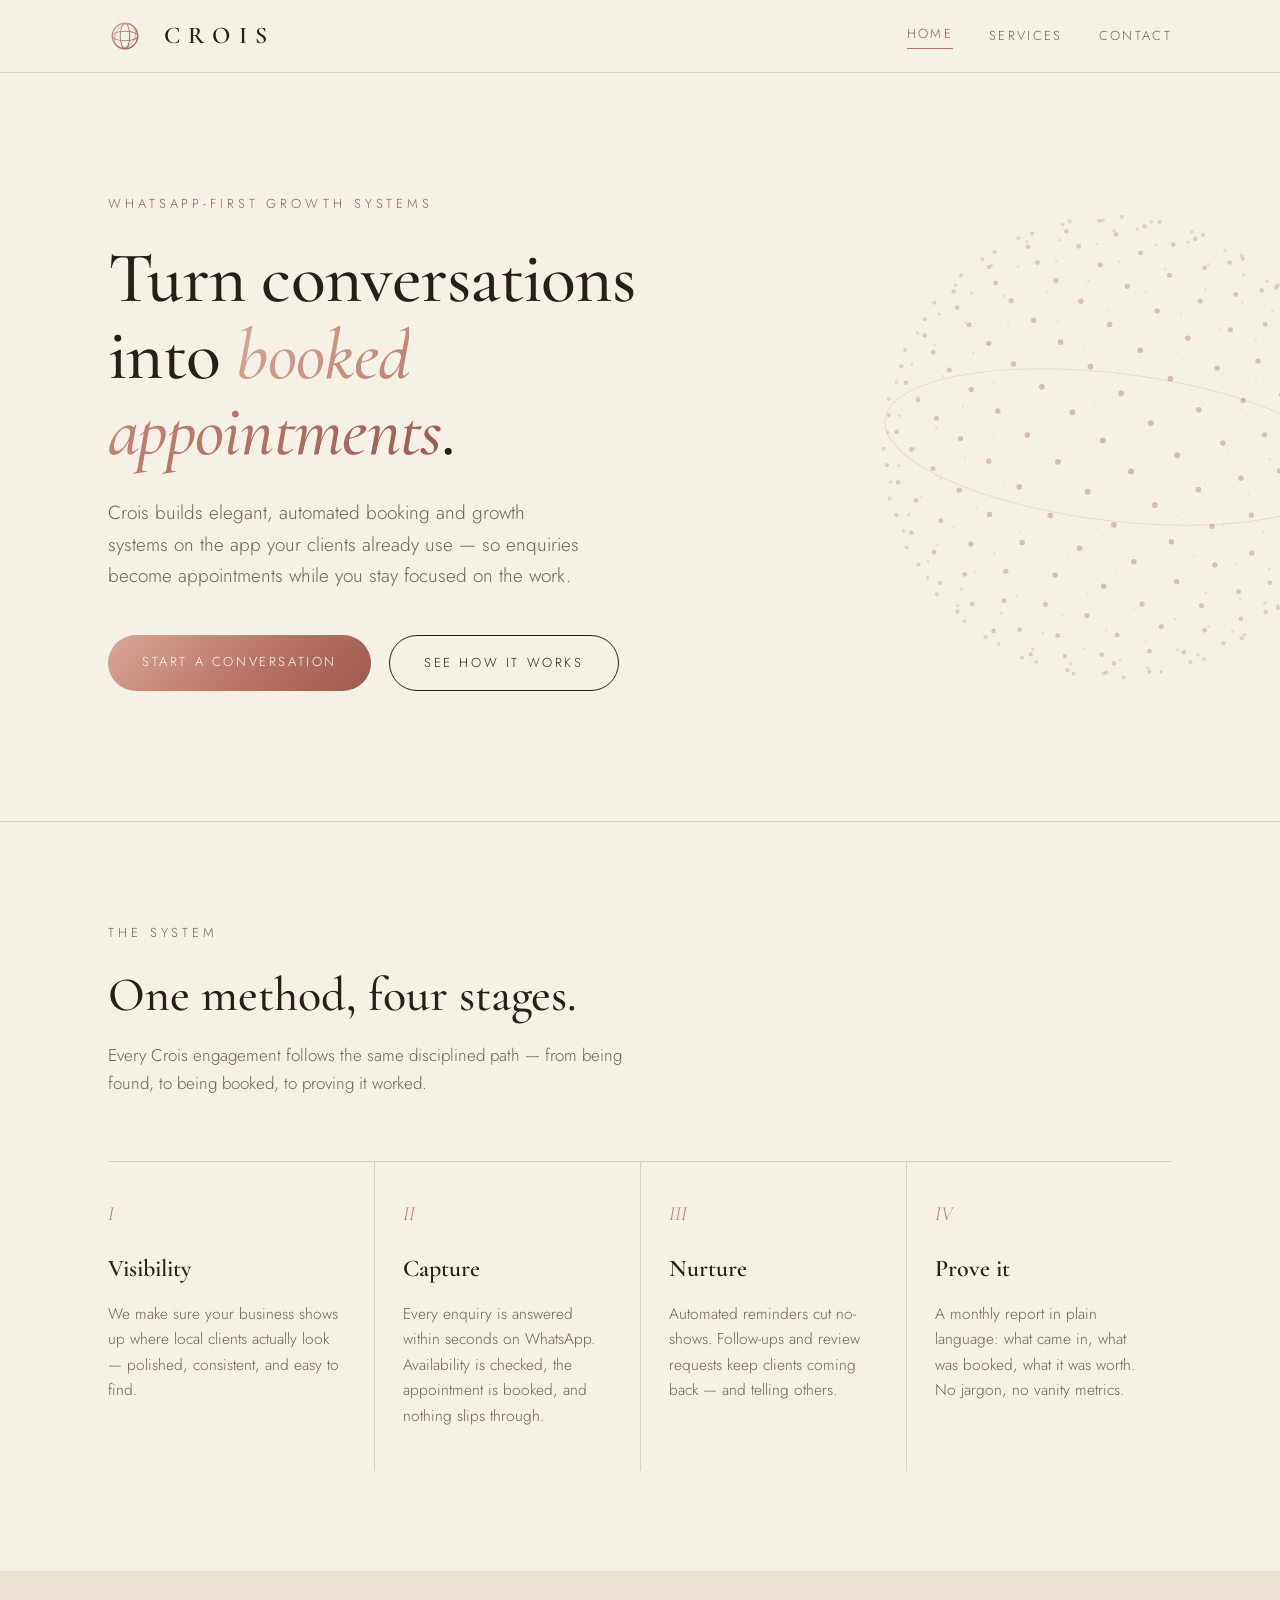
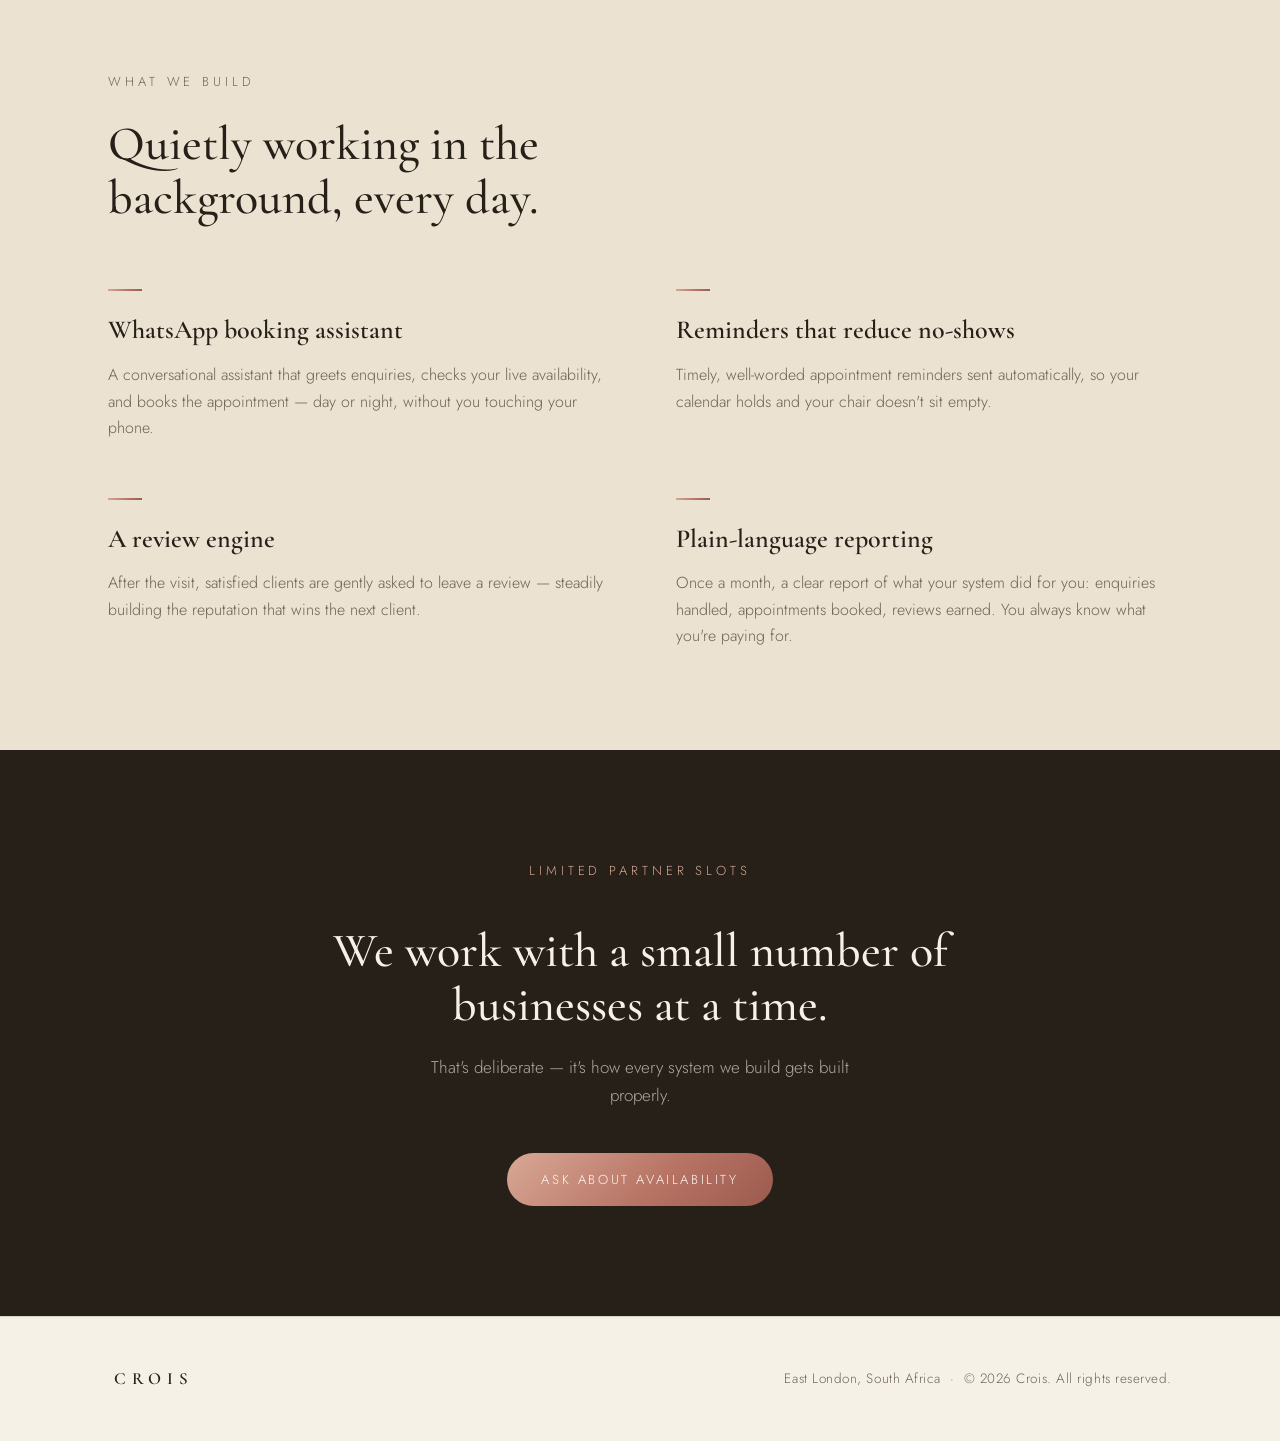
==== index.html @ 83d69967 "Add files via upload" ====
<!DOCTYPE html>
<html lang="en">
<head>
  <meta charset="UTF-8" />
  <meta name="viewport" content="width=device-width, initial-scale=1.0" />
  <title>Crois — WhatsApp-first growth systems for local businesses</title>
  <meta name="description" content="Crois builds WhatsApp-first booking and growth systems for salons, gyms and practices in South Africa. Enquiries become appointments, automatically." />
  <link rel="preconnect" href="https://fonts.googleapis.com" />
  <link rel="preconnect" href="https://fonts.gstatic.com" crossorigin />
  <link href="https://fonts.googleapis.com/css2?family=Cormorant+Garamond:ital,wght@0,500;0,600;1,500&family=Jost:wght@300;400;500&display=swap" rel="stylesheet" />
  <link rel="stylesheet" href="style.css" />
</head>
<body>

  <nav class="nav">
    <div class="wrap nav-inner">
      <a class="brand" href="index.html" aria-label="Crois home">
        <!-- Logo mark: geometric sphere -->
        <svg width="34" height="34" viewBox="0 0 40 40" fill="none" xmlns="http://www.w3.org/2000/svg" aria-hidden="true">
          <defs>
            <linearGradient id="rg" x1="6" y1="4" x2="34" y2="36" gradientUnits="userSpaceOnUse">
              <stop stop-color="#D9A896"/>
              <stop offset="0.55" stop-color="#B87566"/>
              <stop offset="1" stop-color="#9C5A4E"/>
            </linearGradient>
          </defs>
          <circle cx="20" cy="20" r="15" stroke="url(#rg)" stroke-width="1.6"/>
          <ellipse cx="20" cy="20" rx="15" ry="5.6" stroke="url(#rg)" stroke-width="1.2"/>
          <ellipse cx="20" cy="20" rx="5.6" ry="15" stroke="url(#rg)" stroke-width="1.2"/>
          <ellipse cx="20" cy="20" rx="11.5" ry="15" transform="rotate(28 20 20)" stroke="url(#rg)" stroke-width="0.9" opacity="0.65"/>
        </svg>
        <span class="wordmark">Crois</span>
      </a>
      <div class="nav-links">
        <a href="index.html" class="active">Home</a>
        <a href="services.html">Services</a>
        <a href="contact.html">Contact</a>
      </div>
    </div>
  </nav>

  <header class="hero">
    <canvas id="sphere-canvas" aria-hidden="true"></canvas>
    <div class="wrap">
      <div class="hero-inner">
        <p class="eyebrow">WhatsApp-first growth systems</p>
        <h1>Turn conversations into <em>booked appointments</em>.</h1>
        <p class="lede">Crois builds elegant, automated booking and growth systems on the app your clients already use — so enquiries become appointments while you stay focused on the work.</p>
        <div class="btn-row">
          <a class="btn btn-primary" href="contact.html">Start a conversation</a>
          <a class="btn btn-ghost" href="services.html">See how it works</a>
        </div>
      </div>
    </div>
  </header>

  <section>
    <div class="wrap">
      <div class="section-head reveal">
        <p class="eyebrow">The system</p>
        <h2>One method, four stages.</h2>
        <p>Every Crois engagement follows the same disciplined path — from being found, to being booked, to proving it worked.</p>
      </div>
      <div class="stages">
        <div class="stage reveal">
          <span class="stage-num">I</span>
          <h3>Visibility</h3>
          <p>We make sure your business shows up where local clients actually look — polished, consistent, and easy to find.</p>
        </div>
        <div class="stage reveal">
          <span class="stage-num">II</span>
          <h3>Capture</h3>
          <p>Every enquiry is answered within seconds on WhatsApp. Availability is checked, the appointment is booked, and nothing slips through.</p>
        </div>
        <div class="stage reveal">
          <span class="stage-num">III</span>
          <h3>Nurture</h3>
          <p>Automated reminders cut no-shows. Follow-ups and review requests keep clients coming back — and telling others.</p>
        </div>
        <div class="stage reveal">
          <span class="stage-num">IV</span>
          <h3>Prove it</h3>
          <p>A monthly report in plain language: what came in, what was booked, what it was worth. No jargon, no vanity metrics.</p>
        </div>
      </div>
    </div>
  </section>

  <section class="section-deep">
    <div class="wrap">
      <div class="section-head reveal">
        <p class="eyebrow">What we build</p>
        <h2>Quietly working in the background, every day.</h2>
      </div>
      <div class="features">
        <div class="feature reveal">
          <h3>WhatsApp booking assistant</h3>
          <p>A conversational assistant that greets enquiries, checks your live availability, and books the appointment — day or night, without you touching your phone.</p>
        </div>
        <div class="feature reveal">
          <h3>Reminders that reduce no-shows</h3>
          <p>Timely, well-worded appointment reminders sent automatically, so your calendar holds and your chair doesn't sit empty.</p>
        </div>
        <div class="feature reveal">
          <h3>A review engine</h3>
          <p>After the visit, satisfied clients are gently asked to leave a review — steadily building the reputation that wins the next client.</p>
        </div>
        <div class="feature reveal">
          <h3>Plain-language reporting</h3>
          <p>Once a month, a clear report of what your system did for you: enquiries handled, appointments booked, reviews earned. You always know what you're paying for.</p>
        </div>
      </div>
    </div>
  </section>

  <section class="cta-band">
    <div class="wrap reveal">
      <p class="eyebrow">Limited partner slots</p>
      <h2>We work with a small number of businesses at a time.</h2>
      <p>That's deliberate — it's how every system we build gets built properly.</p>
      <a class="btn btn-primary" href="contact.html">Ask about availability</a>
    </div>
  </section>

  <footer>
    <div class="wrap footer-inner">
      <span class="wordmark">Crois</span>
      <p>East London, South Africa &nbsp;·&nbsp; © 2026 Crois. All rights reserved.</p>
    </div>
  </footer>

  <script src="sphere.js"></script>
</body>
</html>
---- style.css ----
/* ============================================================
   CROIS — shared styles
   Palette: vanilla cream base, rose gold accent, espresso ink
   Type:    Cormorant Garamond (display) + Jost (body/geometric)
   ============================================================ */

:root {
  --cream:       #F6F1E7;
  --cream-deep:  #ECE2D1;
  --ink:         #262019;
  --ink-soft:    #6E6257;
  --rose:        #B87566;
  --rose-deep:   #9C5A4E;
  --rose-light:  #D9A896;
  --line:        rgba(38, 32, 25, 0.14);
  --rose-grad:   linear-gradient(135deg, #D9A896 0%, #B87566 55%, #9C5A4E 100%);

  --font-display: "Cormorant Garamond", Georgia, serif;
  --font-body:    "Jost", "Century Gothic", sans-serif;

  --max-w: 1120px;
}

* { margin: 0; padding: 0; box-sizing: border-box; }

html { scroll-behavior: smooth; }

body {
  background: var(--cream);
  color: var(--ink);
  font-family: var(--font-body);
  font-weight: 300;
  font-size: 17px;
  line-height: 1.65;
  -webkit-font-smoothing: antialiased;
}

::selection { background: var(--rose-light); color: var(--ink); }

.wrap {
  max-width: var(--max-w);
  margin: 0 auto;
  padding: 0 28px;
}

/* ---------- Navigation ---------- */

.nav {
  position: sticky;
  top: 0;
  z-index: 50;
  background: rgba(246, 241, 231, 0.86);
  backdrop-filter: blur(12px);
  border-bottom: 1px solid var(--line);
}

.nav-inner {
  display: flex;
  align-items: center;
  justify-content: space-between;
  height: 72px;
}

.brand {
  display: flex;
  align-items: center;
  gap: 14px;
  text-decoration: none;
  color: var(--ink);
}

.brand svg { display: block; }

.wordmark {
  font-family: var(--font-display);
  font-size: 24px;
  font-weight: 600;
  letter-spacing: 0.34em;
  text-transform: uppercase;
  padding-left: 0.34em; /* optically balance tracking */
}

.nav-links {
  display: flex;
  gap: 36px;
  align-items: center;
}

.nav-links a {
  color: var(--ink-soft);
  text-decoration: none;
  font-size: 13px;
  letter-spacing: 0.18em;
  text-transform: uppercase;
  transition: color 0.25s ease;
}

.nav-links a:hover,
.nav-links a.active { color: var(--rose-deep); }

.nav-links a.active { border-bottom: 1px solid var(--rose); padding-bottom: 3px; }

/* ---------- Hero ---------- */

.hero {
  position: relative;
  overflow: hidden;
  border-bottom: 1px solid var(--line);
}

.hero-inner {
  position: relative;
  z-index: 2;
  padding: 120px 0 130px;
  max-width: 640px;
}

#sphere-canvas {
  position: absolute;
  top: 50%;
  right: -12%;
  transform: translateY(-50%);
  z-index: 1;
  pointer-events: none;
}

.eyebrow {
  font-size: 13px;
  letter-spacing: 0.3em;
  text-transform: uppercase;
  color: var(--rose-deep);
  margin-bottom: 26px;
}

h1 {
  font-family: var(--font-display);
  font-weight: 500;
  font-size: clamp(44px, 6vw, 72px);
  line-height: 1.06;
  letter-spacing: -0.01em;
  margin-bottom: 28px;
}

h1 em {
  font-style: italic;
  background: var(--rose-grad);
  -webkit-background-clip: text;
  background-clip: text;
  color: transparent;
}

.lede {
  font-size: 19px;
  color: var(--ink-soft);
  max-width: 480px;
  margin-bottom: 44px;
}

/* ---------- Buttons ---------- */

.btn-row { display: flex; gap: 18px; flex-wrap: wrap; }

.btn {
  display: inline-block;
  text-decoration: none;
  font-size: 13px;
  letter-spacing: 0.2em;
  text-transform: uppercase;
  padding: 16px 34px;
  border-radius: 999px;
  transition: transform 0.25s ease, box-shadow 0.25s ease, background 0.25s ease;
}

.btn-primary {
  background: var(--rose-grad);
  color: #FDF9F2;
}

.btn-primary:hover {
  transform: translateY(-2px);
  box-shadow: 0 10px 28px rgba(156, 90, 78, 0.28);
}

.btn-ghost {
  border: 1px solid var(--ink);
  color: var(--ink);
}

.btn-ghost:hover { background: var(--ink); color: var(--cream); }

/* ---------- Sections ---------- */

section { padding: 100px 0; }

.section-deep { background: var(--cream-deep); }

.section-head { max-width: 560px; margin-bottom: 64px; }

h2 {
  font-family: var(--font-display);
  font-weight: 500;
  font-size: clamp(34px, 4vw, 48px);
  line-height: 1.12;
  margin: 14px 0 18px;
}

.section-head p { color: var(--ink-soft); }

/* ---------- Growth system stages ---------- */

.stages {
  display: grid;
  grid-template-columns: repeat(4, 1fr);
  gap: 0;
  border-top: 1px solid var(--line);
}

.stage {
  border-left: 1px solid var(--line);
  padding: 36px 28px 42px 28px;
}

.stage:first-child { border-left: none; padding-left: 0; }

.stage-num {
  font-family: var(--font-display);
  font-style: italic;
  font-size: 20px;
  color: var(--rose);
  display: block;
  margin-bottom: 18px;
}

.stage h3 {
  font-family: var(--font-display);
  font-weight: 600;
  font-size: 24px;
  margin-bottom: 12px;
}

.stage p { font-size: 15.5px; color: var(--ink-soft); }

/* ---------- Feature list ---------- */

.features {
  display: grid;
  grid-template-columns: 1fr 1fr;
  gap: 56px 72px;
}

.feature h3 {
  font-family: var(--font-display);
  font-weight: 600;
  font-size: 26px;
  margin-bottom: 10px;
}

.feature h3::before {
  content: "";
  display: block;
  width: 34px;
  height: 2px;
  background: var(--rose-grad);
  margin-bottom: 18px;
}

.feature p { color: var(--ink-soft); font-size: 16px; }

/* ---------- Pricing / offer cards ---------- */

.offers {
  display: grid;
  grid-template-columns: 1fr 1fr;
  gap: 40px;
  align-items: stretch;
}

.offer {
  background: #FDF9F2;
  border: 1px solid var(--line);
  border-radius: 20px;
  padding: 52px 46px;
  display: flex;
  flex-direction: column;
}

.offer.offer-accent { border-top: 4px solid var(--rose); }

.offer-tag {
  font-size: 12px;
  letter-spacing: 0.26em;
  text-transform: uppercase;
  color: var(--rose-deep);
  margin-bottom: 14px;
}

.offer h3 {
  font-family: var(--font-display);
  font-weight: 600;
  font-size: 34px;
  margin-bottom: 8px;
}

.offer .price {
  font-family: var(--font-display);
  font-style: italic;
  font-size: 21px;
  color: var(--ink-soft);
  margin-bottom: 28px;
}

.offer ul { list-style: none; margin-bottom: 36px; flex: 1; }

.offer li {
  padding: 13px 0 13px 30px;
  border-bottom: 1px solid var(--line);
  position: relative;
  font-size: 16px;
  color: var(--ink-soft);
}

.offer li::before {
  content: "";
  position: absolute;
  left: 2px;
  top: 22px;
  width: 12px;
  height: 12px;
  border: 1.5px solid var(--rose);
  border-radius: 50%;
}

.offer li:last-child { border-bottom: none; }

.offer .fit {
  font-size: 14.5px;
  font-style: italic;
  font-family: var(--font-display);
  font-size: 18px;
  color: var(--ink-soft);
  margin-bottom: 30px;
}

/* ---------- CTA band ---------- */

.cta-band {
  background: var(--ink);
  color: var(--cream);
  text-align: center;
  padding: 110px 0;
}

.cta-band h2 { color: var(--cream); max-width: 640px; margin: 14px auto 20px; }

.cta-band p { color: rgba(246, 241, 231, 0.65); max-width: 460px; margin: 0 auto 44px; }

.cta-band .eyebrow { color: var(--rose-light); }

/* ---------- Contact ---------- */

.contact-grid {
  display: grid;
  grid-template-columns: 1fr 1.1fr;
  gap: 80px;
  align-items: start;
}

.contact-info .channel { margin-bottom: 40px; }

.channel .label {
  font-size: 12px;
  letter-spacing: 0.26em;
  text-transform: uppercase;
  color: var(--rose-deep);
  display: block;
  margin-bottom: 8px;
}

.channel a {
  font-family: var(--font-display);
  font-size: 26px;
  font-weight: 500;
  color: var(--ink);
  text-decoration: none;
  border-bottom: 1px solid var(--rose-light);
  transition: border-color 0.25s ease, color 0.25s ease;
}

.channel a:hover { color: var(--rose-deep); border-color: var(--rose-deep); }

form .field { margin-bottom: 26px; }

form label {
  display: block;
  font-size: 12px;
  letter-spacing: 0.24em;
  text-transform: uppercase;
  color: var(--ink-soft);
  margin-bottom: 10px;
}

form input,
form textarea {
  width: 100%;
  background: transparent;
  border: none;
  border-bottom: 1px solid var(--line);
  padding: 10px 2px 14px;
  font-family: var(--font-body);
  font-size: 17px;
  color: var(--ink);
  transition: border-color 0.25s ease;
}

form input:focus,
form textarea:focus {
  outline: none;
  border-bottom-color: var(--rose);
}

form textarea { resize: vertical; min-height: 110px; }

.form-note { font-size: 14px; color: var(--ink-soft); margin: 18px 0 28px; }

/* ---------- Footer ---------- */

footer {
  border-top: 1px solid var(--line);
  padding: 48px 0;
}

.footer-inner {
  display: flex;
  justify-content: space-between;
  align-items: center;
  gap: 20px;
  flex-wrap: wrap;
}

.footer-inner .wordmark { font-size: 17px; }

footer p { font-size: 13.5px; color: var(--ink-soft); letter-spacing: 0.04em; }

/* ---------- Reveal on scroll ---------- */

.reveal {
  opacity: 0;
  transform: translateY(22px);
  transition: opacity 0.7s ease, transform 0.7s ease;
}

.reveal.in { opacity: 1; transform: none; }

/* ---------- Focus visibility ---------- */

a:focus-visible,
button:focus-visible,
input:focus-visible,
textarea:focus-visible {
  outline: 2px solid var(--rose-deep);
  outline-offset: 3px;
}

/* ---------- Reduced motion ---------- */

@media (prefers-reduced-motion: reduce) {
  html { scroll-behavior: auto; }
  .reveal { opacity: 1; transform: none; transition: none; }
  .btn, .channel a, .nav-links a { transition: none; }
}

/* ---------- Responsive ---------- */

@media (max-width: 920px) {
  .stages { grid-template-columns: 1fr 1fr; border-top: none; }
  .stage, .stage:first-child { border-left: none; border-top: 1px solid var(--line); padding-left: 0; padding-right: 20px; }
  .features { grid-template-columns: 1fr; gap: 44px; }
  .offers { grid-template-columns: 1fr; }
  .contact-grid { grid-template-columns: 1fr; gap: 56px; }
  #sphere-canvas { opacity: 0.35; right: -45%; }
}

@media (max-width: 600px) {
  .nav-links { gap: 20px; }
  .nav-links a { font-size: 11.5px; letter-spacing: 0.12em; }
  .wordmark { font-size: 19px; letter-spacing: 0.26em; }
  .hero-inner { padding: 84px 0 96px; }
  section { padding: 72px 0; }
  .stages { grid-template-columns: 1fr; }
  .offer { padding: 40px 30px; }
}
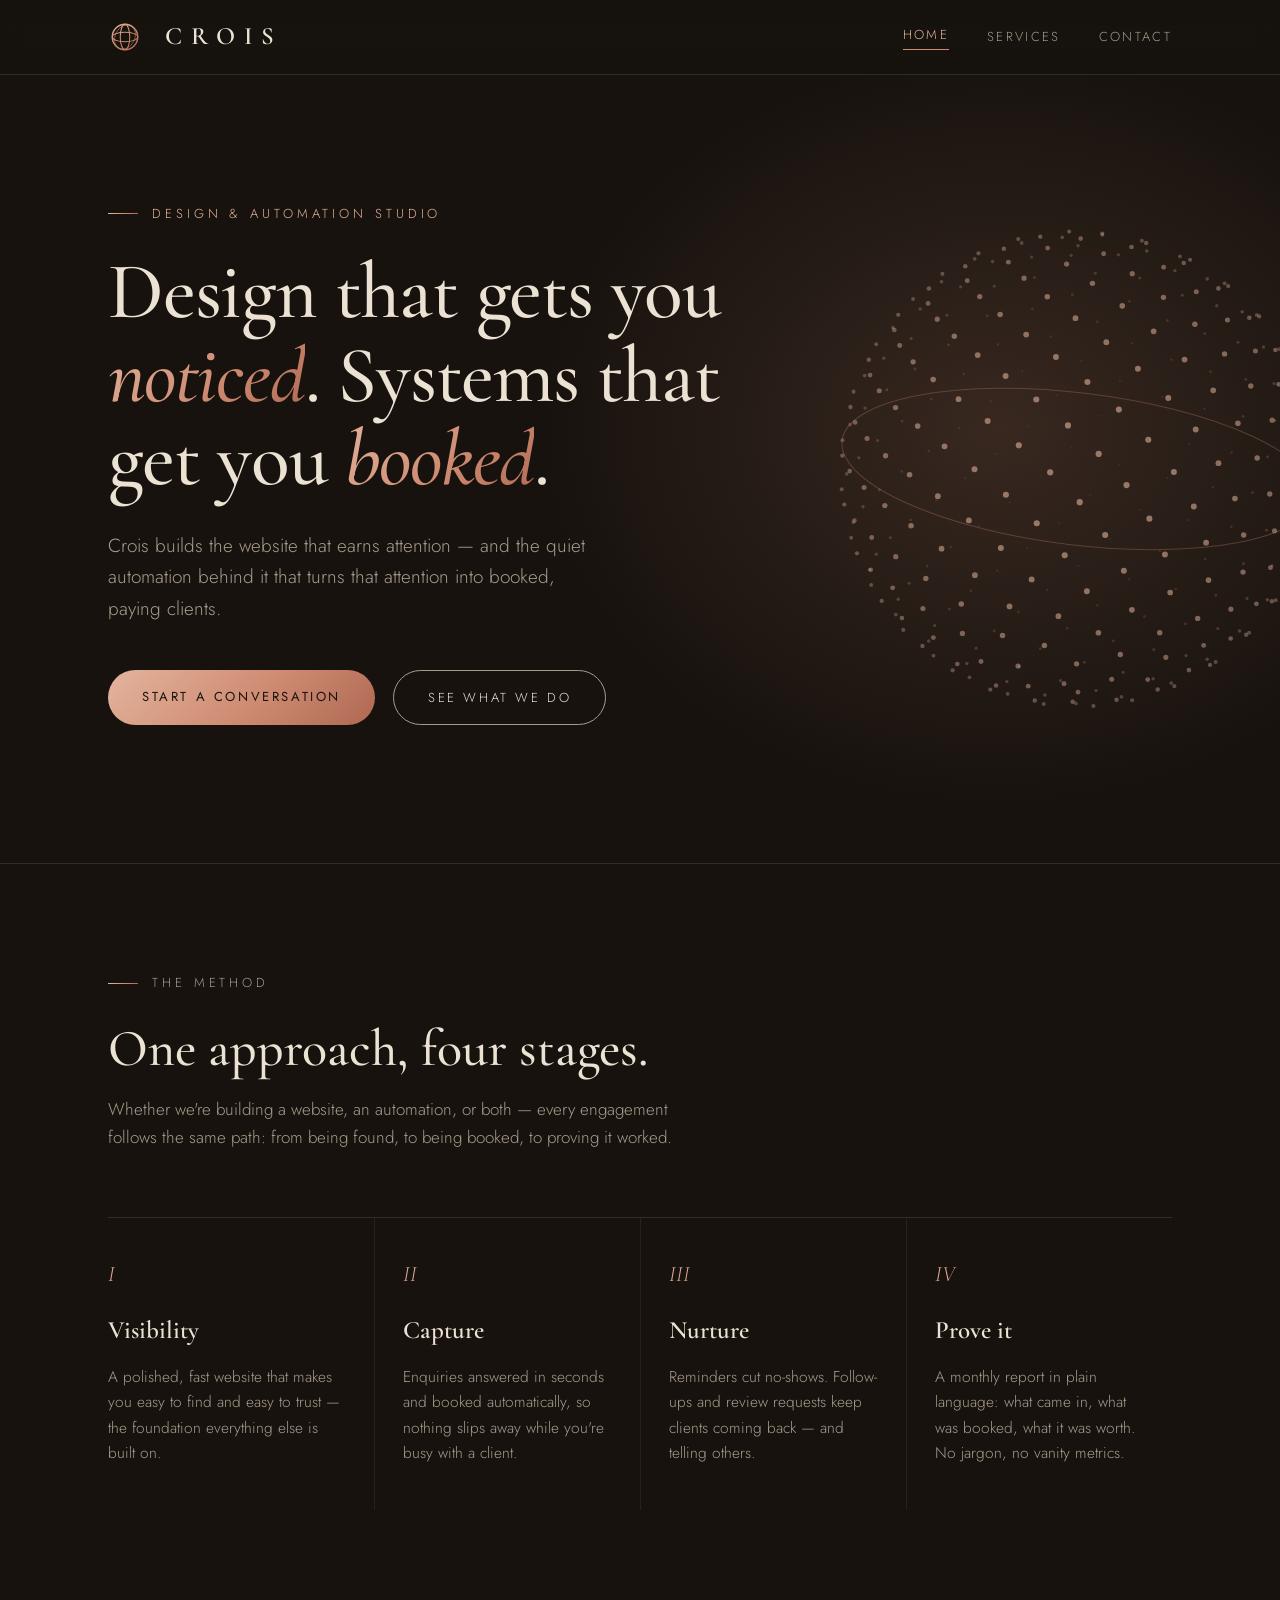
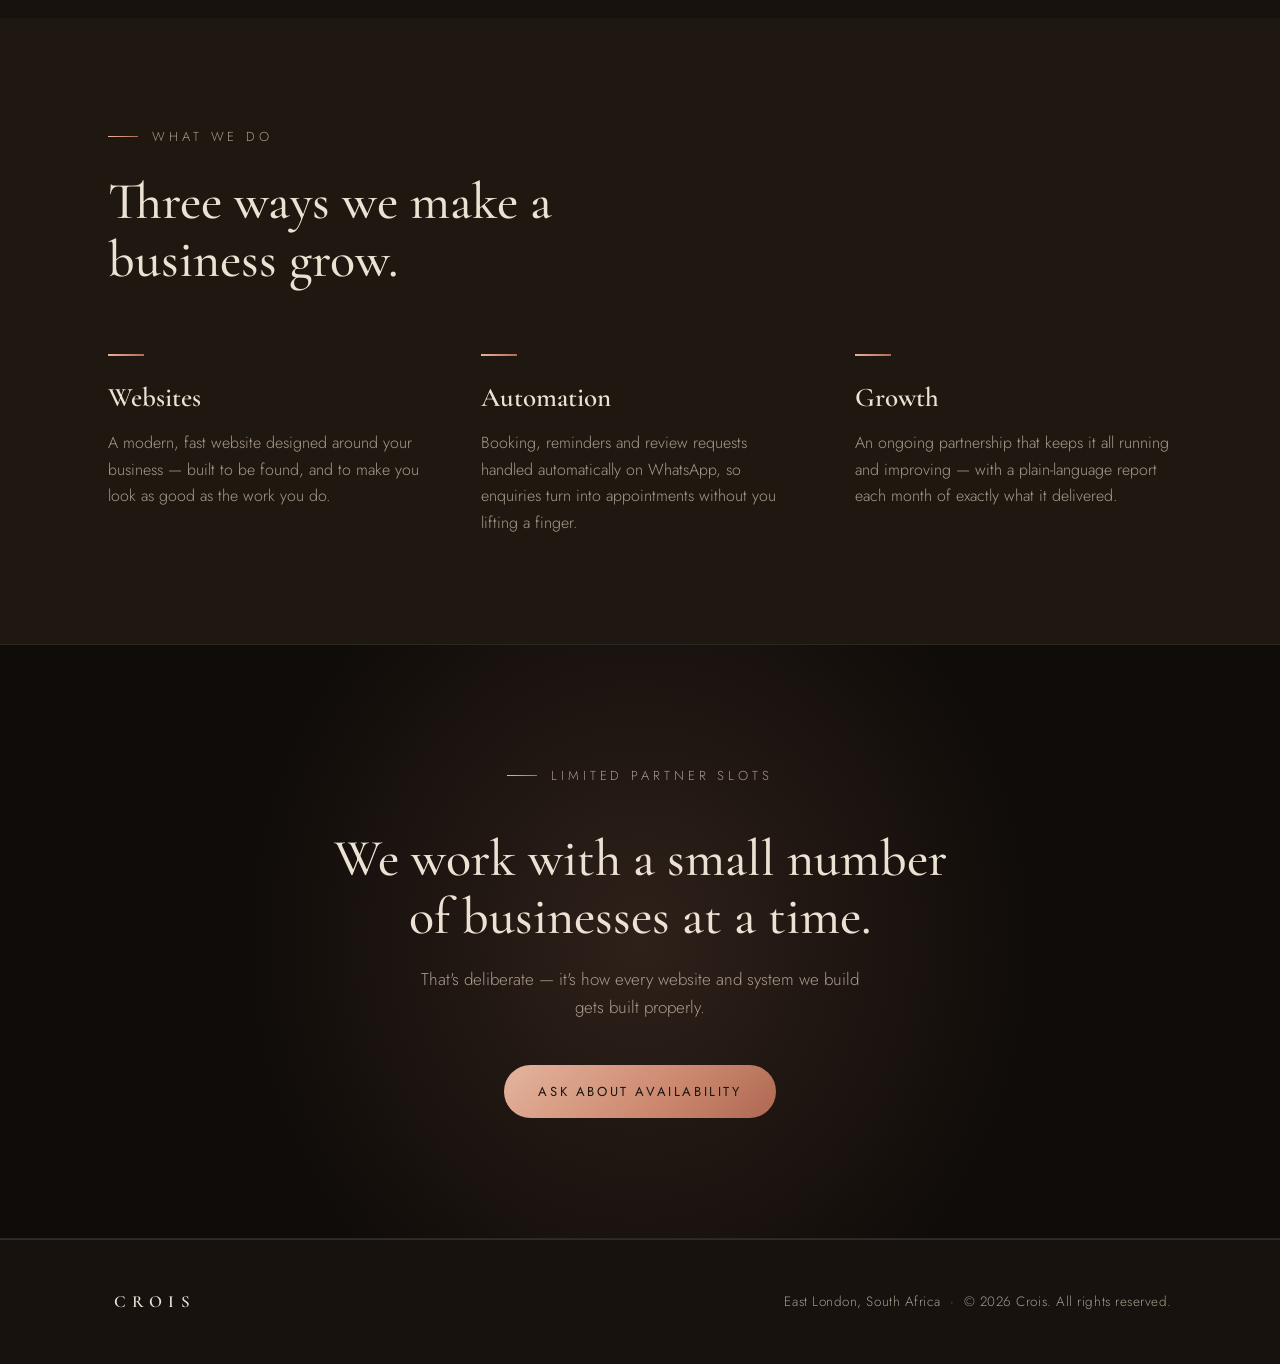
==== commit 271d1aa3: "Add files via upload" ====
--- a/index.html
+++ b/index.html
@@ -3,8 +3,8 @@
 <head>
   <meta charset="UTF-8" />
   <meta name="viewport" content="width=device-width, initial-scale=1.0" />
-  <title>Crois — WhatsApp-first growth systems for local businesses</title>
-  <meta name="description" content="Crois builds WhatsApp-first booking and growth systems for salons, gyms and practices in South Africa. Enquiries become appointments, automatically." />
+  <title>Crois — design &amp; automation studio</title>
+  <meta name="description" content="Crois is a design and automation studio for local businesses in South Africa. We build the website that earns attention, and the systems that turn it into booked clients." />
   <link rel="preconnect" href="https://fonts.googleapis.com" />
   <link rel="preconnect" href="https://fonts.gstatic.com" crossorigin />
   <link href="https://fonts.googleapis.com/css2?family=Cormorant+Garamond:ital,wght@0,500;0,600;1,500&family=Jost:wght@300;400;500&display=swap" rel="stylesheet" />
@@ -15,13 +15,12 @@
   <nav class="nav">
     <div class="wrap nav-inner">
       <a class="brand" href="index.html" aria-label="Crois home">
-        <!-- Logo mark: geometric sphere -->
         <svg width="34" height="34" viewBox="0 0 40 40" fill="none" xmlns="http://www.w3.org/2000/svg" aria-hidden="true">
           <defs>
             <linearGradient id="rg" x1="6" y1="4" x2="34" y2="36" gradientUnits="userSpaceOnUse">
-              <stop stop-color="#D9A896"/>
-              <stop offset="0.55" stop-color="#B87566"/>
-              <stop offset="1" stop-color="#9C5A4E"/>
+              <stop stop-color="#E4B49D"/>
+              <stop offset="0.55" stop-color="#CE8B72"/>
+              <stop offset="1" stop-color="#AF6852"/>
             </linearGradient>
           </defs>
           <circle cx="20" cy="20" r="15" stroke="url(#rg)" stroke-width="1.6"/>
@@ -43,12 +42,12 @@
     <canvas id="sphere-canvas" aria-hidden="true"></canvas>
     <div class="wrap">
       <div class="hero-inner">
-        <p class="eyebrow">WhatsApp-first growth systems</p>
-        <h1>Turn conversations into <em>booked appointments</em>.</h1>
-        <p class="lede">Crois builds elegant, automated booking and growth systems on the app your clients already use — so enquiries become appointments while you stay focused on the work.</p>
+        <p class="eyebrow">Design &amp; automation studio</p>
+        <h1>Design that gets you <em>noticed</em>. Systems that get you <em>booked</em>.</h1>
+        <p class="lede">Crois builds the website that earns attention — and the quiet automation behind it that turns that attention into booked, paying clients.</p>
         <div class="btn-row">
           <a class="btn btn-primary" href="contact.html">Start a conversation</a>
-          <a class="btn btn-ghost" href="services.html">See how it works</a>
+          <a class="btn btn-ghost" href="services.html">See what we do</a>
         </div>
       </div>
     </div>
@@ -57,25 +56,25 @@
   <section>
     <div class="wrap">
       <div class="section-head reveal">
-        <p class="eyebrow">The system</p>
-        <h2>One method, four stages.</h2>
-        <p>Every Crois engagement follows the same disciplined path — from being found, to being booked, to proving it worked.</p>
+        <p class="eyebrow">The method</p>
+        <h2>One approach, four stages.</h2>
+        <p>Whether we're building a website, an automation, or both — every engagement follows the same path: from being found, to being booked, to proving it worked.</p>
       </div>
       <div class="stages">
         <div class="stage reveal">
           <span class="stage-num">I</span>
           <h3>Visibility</h3>
-          <p>We make sure your business shows up where local clients actually look — polished, consistent, and easy to find.</p>
+          <p>A polished, fast website that makes you easy to find and easy to trust — the foundation everything else is built on.</p>
         </div>
         <div class="stage reveal">
           <span class="stage-num">II</span>
           <h3>Capture</h3>
-          <p>Every enquiry is answered within seconds on WhatsApp. Availability is checked, the appointment is booked, and nothing slips through.</p>
+          <p>Enquiries answered in seconds and booked automatically, so nothing slips away while you're busy with a client.</p>
         </div>
         <div class="stage reveal">
           <span class="stage-num">III</span>
           <h3>Nurture</h3>
-          <p>Automated reminders cut no-shows. Follow-ups and review requests keep clients coming back — and telling others.</p>
+          <p>Reminders cut no-shows. Follow-ups and review requests keep clients coming back — and telling others.</p>
         </div>
         <div class="stage reveal">
           <span class="stage-num">IV</span>
@@ -86,28 +85,24 @@
     </div>
   </section>
 
-  <section class="section-deep">
+  <section class="section-alt">
     <div class="wrap">
       <div class="section-head reveal">
-        <p class="eyebrow">What we build</p>
-        <h2>Quietly working in the background, every day.</h2>
+        <p class="eyebrow">What we do</p>
+        <h2>Three ways we make a business grow.</h2>
       </div>
-      <div class="features">
-        <div class="feature reveal">
-          <h3>WhatsApp booking assistant</h3>
-          <p>A conversational assistant that greets enquiries, checks your live availability, and books the appointment — day or night, without you touching your phone.</p>
+      <div class="services-row">
+        <div class="svc reveal">
+          <h3>Websites</h3>
+          <p>A modern, fast website designed around your business — built to be found, and to make you look as good as the work you do.</p>
         </div>
-        <div class="feature reveal">
-          <h3>Reminders that reduce no-shows</h3>
-          <p>Timely, well-worded appointment reminders sent automatically, so your calendar holds and your chair doesn't sit empty.</p>
+        <div class="svc reveal">
+          <h3>Automation</h3>
+          <p>Booking, reminders and review requests handled automatically on WhatsApp, so enquiries turn into appointments without you lifting a finger.</p>
         </div>
-        <div class="feature reveal">
-          <h3>A review engine</h3>
-          <p>After the visit, satisfied clients are gently asked to leave a review — steadily building the reputation that wins the next client.</p>
-        </div>
-        <div class="feature reveal">
-          <h3>Plain-language reporting</h3>
-          <p>Once a month, a clear report of what your system did for you: enquiries handled, appointments booked, reviews earned. You always know what you're paying for.</p>
+        <div class="svc reveal">
+          <h3>Growth</h3>
+          <p>An ongoing partnership that keeps it all running and improving — with a plain-language report each month of exactly what it delivered.</p>
         </div>
       </div>
     </div>
@@ -117,7 +112,7 @@
     <div class="wrap reveal">
       <p class="eyebrow">Limited partner slots</p>
       <h2>We work with a small number of businesses at a time.</h2>
-      <p>That's deliberate — it's how every system we build gets built properly.</p>
+      <p>That's deliberate — it's how every website and system we build gets built properly.</p>
       <a class="btn btn-primary" href="contact.html">Ask about availability</a>
     </div>
   </section>
--- a/style.css
+++ b/style.css
@@ -1,19 +1,22 @@
 /* ============================================================
-   CROIS — shared styles
-   Palette: vanilla cream base, rose gold accent, espresso ink
-   Type:    Cormorant Garamond (display) + Jost (body/geometric)
+   CROIS — design & automation studio
+   Palette: warm espresso-black base, glowing rose gold accent
+   Type:    Cormorant Garamond (display) + Jost (geometric body)
    ============================================================ */
 
 :root {
-  --cream:       #F6F1E7;
-  --cream-deep:  #ECE2D1;
-  --ink:         #262019;
-  --ink-soft:    #6E6257;
-  --rose:        #B87566;
-  --rose-deep:   #9C5A4E;
-  --rose-light:  #D9A896;
-  --line:        rgba(38, 32, 25, 0.14);
-  --rose-grad:   linear-gradient(135deg, #D9A896 0%, #B87566 55%, #9C5A4E 100%);
+  --bg:        #17120E;
+  --bg-alt:    #1E1811;
+  --bg-deep:   #100C09;
+  --panel:     #221B14;
+  --cream:     #ECE2D3;
+  --cream-mut: #A89B8B;
+  --rose:      #CE8B72;
+  --rose-light:#E4B49D;
+  --rose-deep: #AF6852;
+  --line:      rgba(236, 226, 211, 0.12);
+  --line-soft: rgba(236, 226, 211, 0.07);
+  --rose-grad: linear-gradient(135deg, #E4B49D 0%, #CE8B72 55%, #AF6852 100%);
 
   --font-display: "Cormorant Garamond", Georgia, serif;
   --font-body:    "Jost", "Century Gothic", sans-serif;
@@ -26,8 +29,8 @@
 html { scroll-behavior: smooth; }
 
 body {
-  background: var(--cream);
-  color: var(--ink);
+  background: var(--bg);
+  color: var(--cream);
   font-family: var(--font-body);
   font-weight: 300;
   font-size: 17px;
@@ -35,7 +38,7 @@
   -webkit-font-smoothing: antialiased;
 }
 
-::selection { background: var(--rose-light); color: var(--ink); }
+::selection { background: var(--rose-deep); color: var(--cream); }
 
 .wrap {
   max-width: var(--max-w);
@@ -49,8 +52,8 @@
   position: sticky;
   top: 0;
   z-index: 50;
-  background: rgba(246, 241, 231, 0.86);
-  backdrop-filter: blur(12px);
+  background: rgba(23, 18, 14, 0.78);
+  backdrop-filter: blur(14px);
   border-bottom: 1px solid var(--line);
 }
 
@@ -58,7 +61,7 @@
   display: flex;
   align-items: center;
   justify-content: space-between;
-  height: 72px;
+  height: 74px;
 }
 
 .brand {
@@ -66,28 +69,28 @@
   align-items: center;
   gap: 14px;
   text-decoration: none;
-  color: var(--ink);
+  color: var(--cream);
 }
 
 .brand svg { display: block; }
 
 .wordmark {
   font-family: var(--font-display);
-  font-size: 24px;
+  font-size: 25px;
   font-weight: 600;
-  letter-spacing: 0.34em;
-  text-transform: uppercase;
-  padding-left: 0.34em; /* optically balance tracking */
+  letter-spacing: 0.36em;
+  text-transform: uppercase;
+  padding-left: 0.36em;
 }
 
 .nav-links {
   display: flex;
-  gap: 36px;
+  gap: 38px;
   align-items: center;
 }
 
 .nav-links a {
-  color: var(--ink-soft);
+  color: var(--cream-mut);
   text-decoration: none;
   font-size: 13px;
   letter-spacing: 0.18em;
@@ -96,7 +99,7 @@
 }
 
 .nav-links a:hover,
-.nav-links a.active { color: var(--rose-deep); }
+.nav-links a.active { color: var(--rose-light); }
 
 .nav-links a.active { border-bottom: 1px solid var(--rose); padding-bottom: 3px; }
 
@@ -108,17 +111,27 @@
   border-bottom: 1px solid var(--line);
 }
 
+/* soft warm glow behind the hero content */
+.hero::before {
+  content: "";
+  position: absolute;
+  inset: 0;
+  background: radial-gradient(60% 80% at 78% 45%, rgba(206, 139, 114, 0.18) 0%, rgba(206, 139, 114, 0) 60%);
+  z-index: 1;
+  pointer-events: none;
+}
+
 .hero-inner {
   position: relative;
   z-index: 2;
-  padding: 120px 0 130px;
-  max-width: 640px;
+  padding: 128px 0 138px;
+  max-width: 660px;
 }
 
 #sphere-canvas {
   position: absolute;
   top: 50%;
-  right: -12%;
+  right: -10%;
   transform: translateY(-50%);
   z-index: 1;
   pointer-events: none;
@@ -128,17 +141,27 @@
   font-size: 13px;
   letter-spacing: 0.3em;
   text-transform: uppercase;
-  color: var(--rose-deep);
+  color: var(--rose-light);
   margin-bottom: 26px;
+  display: flex;
+  align-items: center;
+  gap: 14px;
+}
+
+.eyebrow::before {
+  content: "";
+  width: 30px;
+  height: 1px;
+  background: var(--rose-grad);
 }
 
 h1 {
   font-family: var(--font-display);
   font-weight: 500;
-  font-size: clamp(44px, 6vw, 72px);
-  line-height: 1.06;
-  letter-spacing: -0.01em;
-  margin-bottom: 28px;
+  font-size: clamp(46px, 6.4vw, 80px);
+  line-height: 1.04;
+  letter-spacing: -0.015em;
+  margin-bottom: 30px;
 }
 
 h1 em {
@@ -151,9 +174,9 @@
 
 .lede {
   font-size: 19px;
-  color: var(--ink-soft);
-  max-width: 480px;
-  margin-bottom: 44px;
+  color: var(--cream-mut);
+  max-width: 500px;
+  margin-bottom: 46px;
 }
 
 /* ---------- Buttons ---------- */
@@ -168,45 +191,46 @@
   text-transform: uppercase;
   padding: 16px 34px;
   border-radius: 999px;
-  transition: transform 0.25s ease, box-shadow 0.25s ease, background 0.25s ease;
+  transition: transform 0.25s ease, box-shadow 0.25s ease, background 0.25s ease, color 0.25s ease;
 }
 
 .btn-primary {
   background: var(--rose-grad);
-  color: #FDF9F2;
+  color: #1A1410;
+  font-weight: 400;
 }
 
 .btn-primary:hover {
   transform: translateY(-2px);
-  box-shadow: 0 10px 28px rgba(156, 90, 78, 0.28);
+  box-shadow: 0 12px 34px rgba(206, 139, 114, 0.32);
 }
 
 .btn-ghost {
-  border: 1px solid var(--ink);
-  color: var(--ink);
-}
-
-.btn-ghost:hover { background: var(--ink); color: var(--cream); }
+  border: 1px solid var(--cream-mut);
+  color: var(--cream);
+}
+
+.btn-ghost:hover { background: var(--cream); color: var(--bg); border-color: var(--cream); }
 
 /* ---------- Sections ---------- */
 
-section { padding: 100px 0; }
-
-.section-deep { background: var(--cream-deep); }
-
-.section-head { max-width: 560px; margin-bottom: 64px; }
+section { padding: 108px 0; }
+
+.section-alt { background: var(--bg-alt); }
+
+.section-head { max-width: 580px; margin-bottom: 66px; }
 
 h2 {
   font-family: var(--font-display);
   font-weight: 500;
-  font-size: clamp(34px, 4vw, 48px);
-  line-height: 1.12;
-  margin: 14px 0 18px;
-}
-
-.section-head p { color: var(--ink-soft); }
-
-/* ---------- Growth system stages ---------- */
+  font-size: clamp(36px, 4.2vw, 52px);
+  line-height: 1.1;
+  margin: 16px 0 18px;
+}
+
+.section-head p { color: var(--cream-mut); }
+
+/* ---------- Method stages ---------- */
 
 .stages {
   display: grid;
@@ -216,8 +240,8 @@
 }
 
 .stage {
-  border-left: 1px solid var(--line);
-  padding: 36px 28px 42px 28px;
+  border-left: 1px solid var(--line-soft);
+  padding: 38px 28px 44px 28px;
 }
 
 .stage:first-child { border-left: none; padding-left: 0; }
@@ -225,8 +249,11 @@
 .stage-num {
   font-family: var(--font-display);
   font-style: italic;
-  font-size: 20px;
-  color: var(--rose);
+  font-size: 22px;
+  background: var(--rose-grad);
+  -webkit-background-clip: text;
+  background-clip: text;
+  color: transparent;
   display: block;
   margin-bottom: 18px;
 }
@@ -234,98 +261,106 @@
 .stage h3 {
   font-family: var(--font-display);
   font-weight: 600;
-  font-size: 24px;
+  font-size: 25px;
   margin-bottom: 12px;
 }
 
-.stage p { font-size: 15.5px; color: var(--ink-soft); }
-
-/* ---------- Feature list ---------- */
-
-.features {
+.stage p { font-size: 15.5px; color: var(--cream-mut); }
+
+/* ---------- Service teasers (home) ---------- */
+
+.services-row {
   display: grid;
-  grid-template-columns: 1fr 1fr;
-  gap: 56px 72px;
-}
-
-.feature h3 {
+  grid-template-columns: repeat(3, 1fr);
+  gap: 56px;
+}
+
+.svc h3 {
   font-family: var(--font-display);
   font-weight: 600;
-  font-size: 26px;
+  font-size: 27px;
   margin-bottom: 10px;
 }
 
-.feature h3::before {
+.svc h3::before {
   content: "";
   display: block;
-  width: 34px;
+  width: 36px;
   height: 2px;
   background: var(--rose-grad);
-  margin-bottom: 18px;
-}
-
-.feature p { color: var(--ink-soft); font-size: 16px; }
-
-/* ---------- Pricing / offer cards ---------- */
+  margin-bottom: 20px;
+}
+
+.svc p { color: var(--cream-mut); font-size: 16px; }
+
+/* ---------- Offer cards (services page) ---------- */
 
 .offers {
   display: grid;
-  grid-template-columns: 1fr 1fr;
-  gap: 40px;
+  grid-template-columns: repeat(3, 1fr);
+  gap: 30px;
   align-items: stretch;
 }
 
 .offer {
-  background: #FDF9F2;
+  background: var(--panel);
   border: 1px solid var(--line);
   border-radius: 20px;
-  padding: 52px 46px;
+  padding: 46px 34px;
   display: flex;
   flex-direction: column;
-}
-
-.offer.offer-accent { border-top: 4px solid var(--rose); }
+  transition: transform 0.3s ease, box-shadow 0.3s ease, border-color 0.3s ease;
+}
+
+.offer:hover {
+  transform: translateY(-4px);
+  border-color: rgba(206, 139, 114, 0.5);
+  box-shadow: 0 18px 44px rgba(0, 0, 0, 0.35);
+}
+
+.offer.offer-accent { border-top: 3px solid var(--rose); }
 
 .offer-tag {
   font-size: 12px;
   letter-spacing: 0.26em;
   text-transform: uppercase;
-  color: var(--rose-deep);
-  margin-bottom: 14px;
+  color: var(--rose-light);
+  margin-bottom: 16px;
 }
 
 .offer h3 {
   font-family: var(--font-display);
   font-weight: 600;
-  font-size: 34px;
+  font-size: 32px;
   margin-bottom: 8px;
 }
 
 .offer .price {
   font-family: var(--font-display);
   font-style: italic;
-  font-size: 21px;
-  color: var(--ink-soft);
+  font-size: 20px;
+  color: var(--cream-mut);
   margin-bottom: 28px;
 }
 
-.offer ul { list-style: none; margin-bottom: 36px; flex: 1; }
+.offer ul { list-style: none; margin-bottom: 32px; flex: 1; }
 
 .offer li {
-  padding: 13px 0 13px 30px;
-  border-bottom: 1px solid var(--line);
+  padding: 12px 0 12px 28px;
+  border-bottom: 1px solid var(--line-soft);
   position: relative;
-  font-size: 16px;
-  color: var(--ink-soft);
+  font-size: 15px;
+  color: var(--cream-mut);
+  line-height: 1.5;
 }
 
 .offer li::before {
   content: "";
   position: absolute;
   left: 2px;
-  top: 22px;
-  width: 12px;
-  height: 12px;
+  top: 20px;
+  width: 11px;
+  height: 11px;
   border: 1.5px solid var(--rose);
   border-radius: 50%;
 }
@@ -333,28 +368,41 @@
 .offer li:last-child { border-bottom: none; }
 
 .offer .fit {
-  font-size: 14.5px;
+  font-family: var(--font-display);
   font-style: italic;
-  font-family: var(--font-display);
   font-size: 18px;
-  color: var(--ink-soft);
+  color: var(--cream);
   margin-bottom: 30px;
+  line-height: 1.4;
 }
 
 /* ---------- CTA band ---------- */
 
 .cta-band {
-  background: var(--ink);
-  color: var(--cream);
+  position: relative;
+  overflow: hidden;
+  background: var(--bg-deep);
   text-align: center;
-  padding: 110px 0;
-}
-
-.cta-band h2 { color: var(--cream); max-width: 640px; margin: 14px auto 20px; }
-
-.cta-band p { color: rgba(246, 241, 231, 0.65); max-width: 460px; margin: 0 auto 44px; }
-
-.cta-band .eyebrow { color: var(--rose-light); }
+  padding: 120px 0;
+  border-top: 1px solid var(--line);
+  border-bottom: 1px solid var(--line);
+}
+
+.cta-band::before {
+  content: "";
+  position: absolute;
+  inset: 0;
+  background: radial-gradient(50% 120% at 50% 50%, rgba(206, 139, 114, 0.16) 0%, rgba(206, 139, 114, 0) 62%);
+  pointer-events: none;
+}
+
+.cta-band .wrap { position: relative; z-index: 2; }
+
+.cta-band h2 { max-width: 660px; margin: 16px auto 20px; }
+
+.cta-band p { color: var(--cream-mut); max-width: 470px; margin: 0 auto 44px; }
+
+.cta-band .eyebrow { justify-content: center; }
 
 /* ---------- Contact ---------- */
 
@@ -371,22 +419,29 @@
   font-size: 12px;
   letter-spacing: 0.26em;
   text-transform: uppercase;
-  color: var(--rose-deep);
+  color: var(--rose-light);
   display: block;
   margin-bottom: 8px;
 }
 
 .channel a {
   font-family: var(--font-display);
-  font-size: 26px;
+  font-size: 27px;
   font-weight: 500;
-  color: var(--ink);
+  color: var(--cream);
   text-decoration: none;
-  border-bottom: 1px solid var(--rose-light);
+  border-bottom: 1px solid var(--rose-deep);
   transition: border-color 0.25s ease, color 0.25s ease;
 }
 
-.channel a:hover { color: var(--rose-deep); border-color: var(--rose-deep); }
+.channel a:hover { color: var(--rose-light); border-color: var(--rose-light); }
+
+.channel .plain {
+  font-family: var(--font-display);
+  font-size: 27px;
+  font-weight: 500;
+  color: var(--cream);
+}
 
 form .field { margin-bottom: 26px; }
 
@@ -395,7 +450,7 @@
   font-size: 12px;
   letter-spacing: 0.24em;
   text-transform: uppercase;
-  color: var(--ink-soft);
+  color: var(--cream-mut);
   margin-bottom: 10px;
 }
 
@@ -408,9 +463,11 @@
   padding: 10px 2px 14px;
   font-family: var(--font-body);
   font-size: 17px;
-  color: var(--ink);
+  color: var(--cream);
   transition: border-color 0.25s ease;
 }
+
+form input::placeholder, form textarea::placeholder { color: rgba(168, 155, 139, 0.55); }
 
 form input:focus,
 form textarea:focus {
@@ -420,7 +477,9 @@
 
 form textarea { resize: vertical; min-height: 110px; }
 
-.form-note { font-size: 14px; color: var(--ink-soft); margin: 18px 0 28px; }
+.form-note { font-size: 14px; color: var(--cream-mut); margin: 18px 0 28px; }
+
+.btn-submit { border: none; cursor: pointer; font-family: var(--font-body); }
 
 /* ---------- Footer ---------- */
 
@@ -437,9 +496,9 @@
   flex-wrap: wrap;
 }
 
-.footer-inner .wordmark { font-size: 17px; }
-
-footer p { font-size: 13.5px; color: var(--ink-soft); letter-spacing: 0.04em; }
+.footer-inner .wordmark { font-size: 17px; color: var(--cream); }
+
+footer p { font-size: 13.5px; color: var(--cream-mut); letter-spacing: 0.04em; }
 
 /* ---------- Reveal on scroll ---------- */
 
@@ -457,7 +516,7 @@
 button:focus-visible,
 input:focus-visible,
 textarea:focus-visible {
-  outline: 2px solid var(--rose-deep);
+  outline: 2px solid var(--rose-light);
   outline-offset: 3px;
 }
 
@@ -466,7 +525,7 @@
 @media (prefers-reduced-motion: reduce) {
   html { scroll-behavior: auto; }
   .reveal { opacity: 1; transform: none; transition: none; }
-  .btn, .channel a, .nav-links a { transition: none; }
+  .btn, .channel a, .nav-links a, .offer { transition: none; }
 }
 
 /* ---------- Responsive ---------- */
@@ -474,18 +533,19 @@
 @media (max-width: 920px) {
   .stages { grid-template-columns: 1fr 1fr; border-top: none; }
   .stage, .stage:first-child { border-left: none; border-top: 1px solid var(--line); padding-left: 0; padding-right: 20px; }
-  .features { grid-template-columns: 1fr; gap: 44px; }
+  .services-row { grid-template-columns: 1fr; gap: 46px; }
   .offers { grid-template-columns: 1fr; }
   .contact-grid { grid-template-columns: 1fr; gap: 56px; }
-  #sphere-canvas { opacity: 0.35; right: -45%; }
+  #sphere-canvas { opacity: 0.55; right: -42%; }
 }
 
 @media (max-width: 600px) {
-  .nav-links { gap: 20px; }
-  .nav-links a { font-size: 11.5px; letter-spacing: 0.12em; }
+  .nav-links { gap: 18px; }
+  .nav-links a { font-size: 11.5px; letter-spacing: 0.1em; }
   .wordmark { font-size: 19px; letter-spacing: 0.26em; }
-  .hero-inner { padding: 84px 0 96px; }
-  section { padding: 72px 0; }
+  .hero-inner { padding: 88px 0 100px; }
+  section { padding: 76px 0; }
   .stages { grid-template-columns: 1fr; }
   .offer { padding: 40px 30px; }
-}
+  .cta-band { padding: 92px 0; }
+}
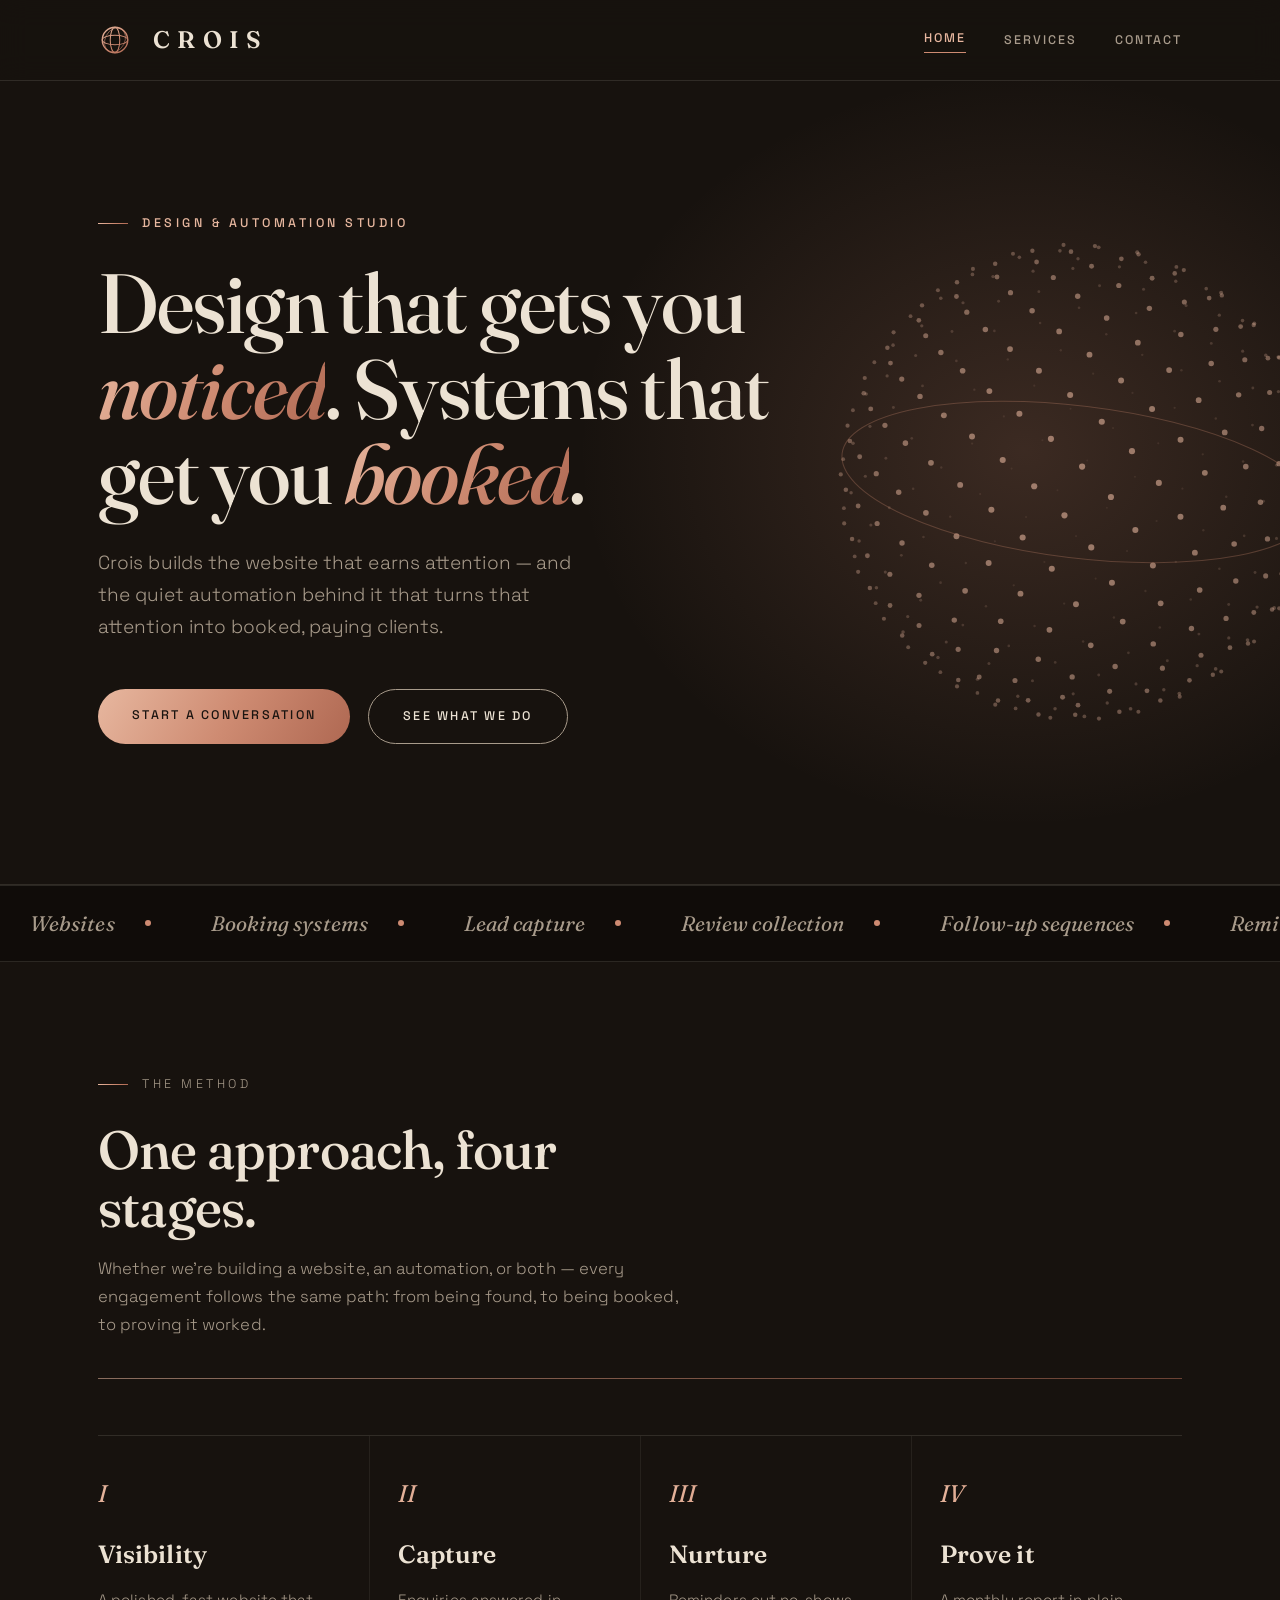
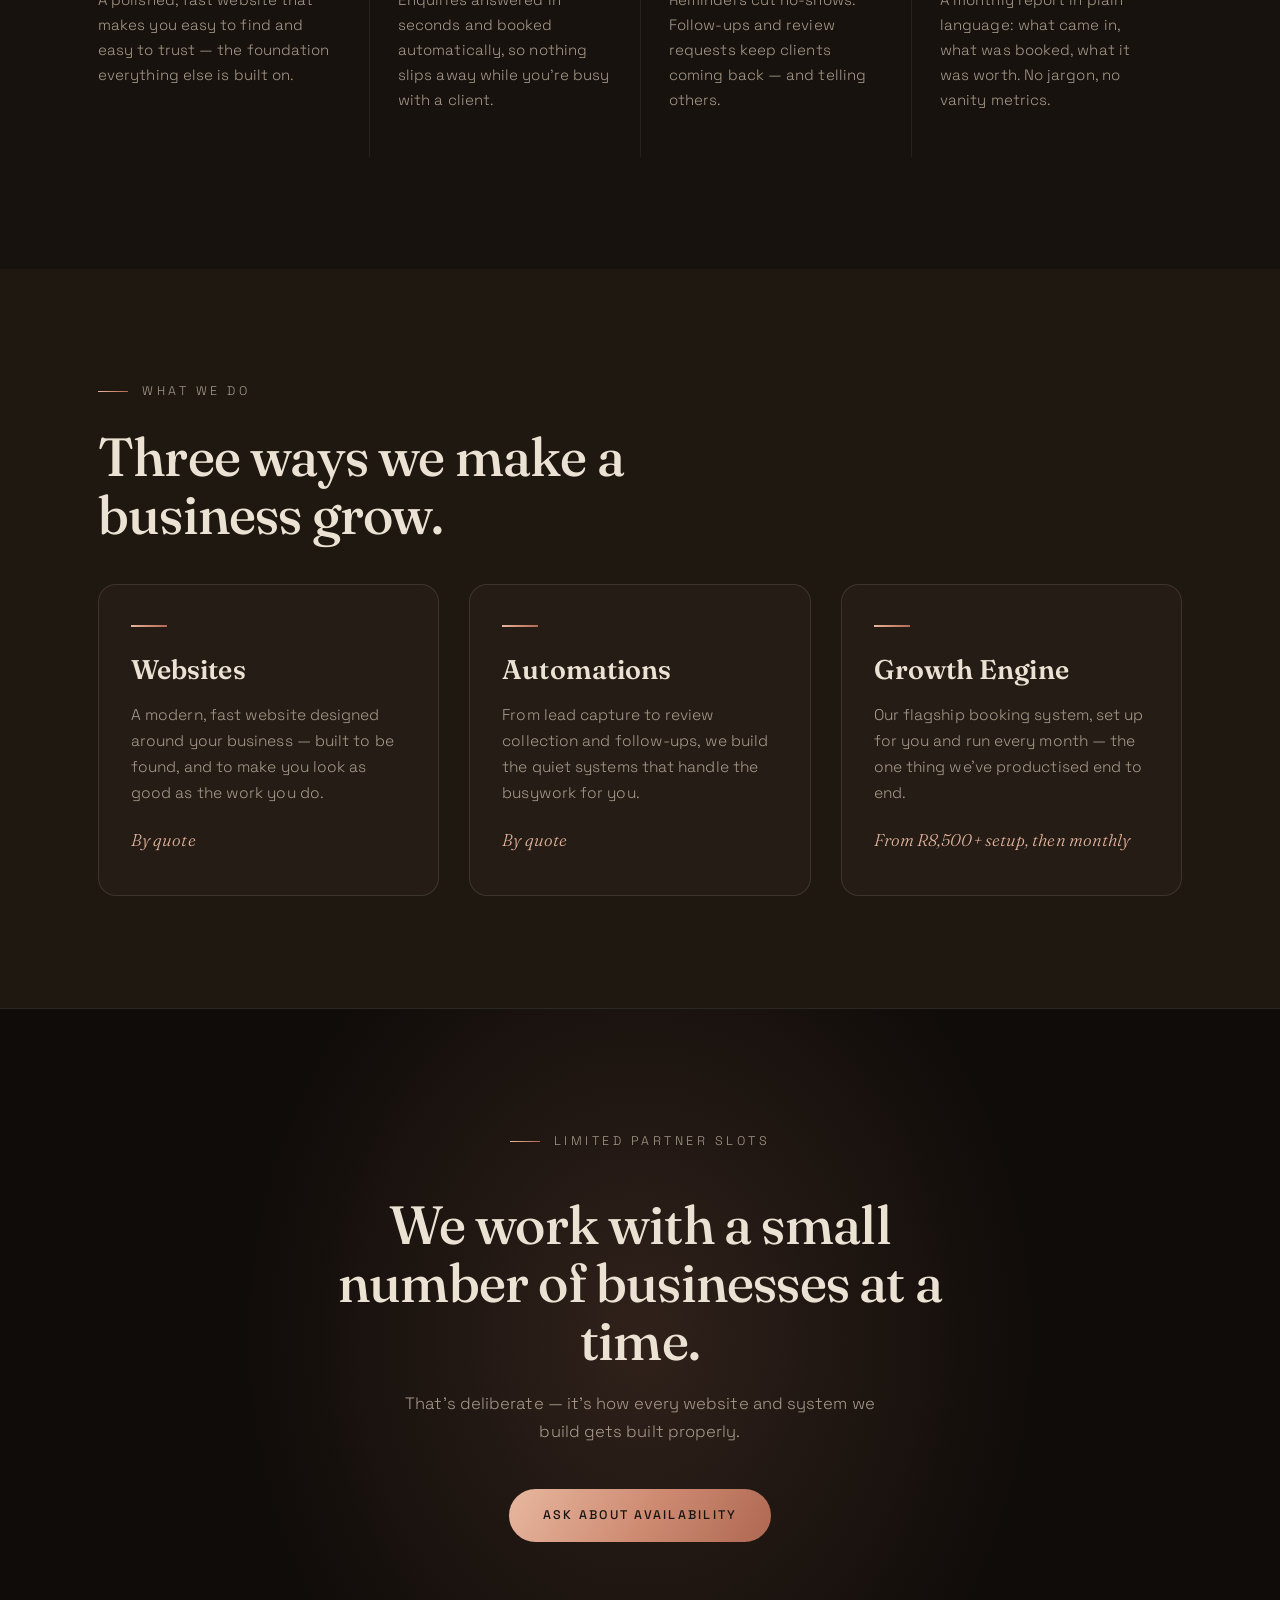
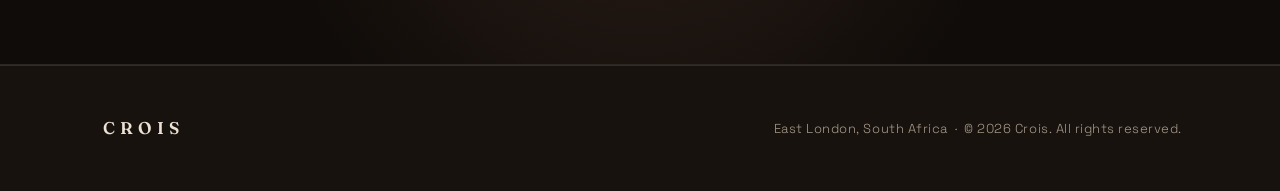
==== commit f632bc27: "Add files via upload" ====
--- a/index.html
+++ b/index.html
@@ -7,7 +7,7 @@
   <meta name="description" content="Crois is a design and automation studio for local businesses in South Africa. We build the website that earns attention, and the systems that turn it into booked clients." />
   <link rel="preconnect" href="https://fonts.googleapis.com" />
   <link rel="preconnect" href="https://fonts.gstatic.com" crossorigin />
-  <link href="https://fonts.googleapis.com/css2?family=Cormorant+Garamond:ital,wght@0,500;0,600;1,500&family=Jost:wght@300;400;500&display=swap" rel="stylesheet" />
+  <link href="https://fonts.googleapis.com/css2?family=Fraunces:ital,opsz,wght@0,9..144,500;0,9..144,600;1,9..144,500;1,9..144,600&family=Space+Grotesk:wght@300;400;500&display=swap" rel="stylesheet" />
   <link rel="stylesheet" href="style.css" />
 </head>
 <body>
@@ -18,9 +18,7 @@
         <svg width="34" height="34" viewBox="0 0 40 40" fill="none" xmlns="http://www.w3.org/2000/svg" aria-hidden="true">
           <defs>
             <linearGradient id="rg" x1="6" y1="4" x2="34" y2="36" gradientUnits="userSpaceOnUse">
-              <stop stop-color="#E4B49D"/>
-              <stop offset="0.55" stop-color="#CE8B72"/>
-              <stop offset="1" stop-color="#AF6852"/>
+              <stop stop-color="#E7B79F"/><stop offset="0.55" stop-color="#CE8B72"/><stop offset="1" stop-color="#AF6852"/>
             </linearGradient>
           </defs>
           <circle cx="20" cy="20" r="15" stroke="url(#rg)" stroke-width="1.6"/>
@@ -53,6 +51,13 @@
     </div>
   </header>
 
+  <div class="marquee" aria-hidden="true">
+    <div class="marquee-track">
+      <span>Websites</span><span>Booking systems</span><span>Lead capture</span><span>Review collection</span><span>Follow-up sequences</span><span>Reminders</span><span>Win-back campaigns</span><span>Invoice nudges</span>
+      <span>Websites</span><span>Booking systems</span><span>Lead capture</span><span>Review collection</span><span>Follow-up sequences</span><span>Reminders</span><span>Win-back campaigns</span><span>Invoice nudges</span>
+    </div>
+  </div>
+
   <section>
     <div class="wrap">
       <div class="section-head reveal">
@@ -60,27 +65,12 @@
         <h2>One approach, four stages.</h2>
         <p>Whether we're building a website, an automation, or both — every engagement follows the same path: from being found, to being booked, to proving it worked.</p>
       </div>
+      <div class="divider"></div>
       <div class="stages">
-        <div class="stage reveal">
-          <span class="stage-num">I</span>
-          <h3>Visibility</h3>
-          <p>A polished, fast website that makes you easy to find and easy to trust — the foundation everything else is built on.</p>
-        </div>
-        <div class="stage reveal">
-          <span class="stage-num">II</span>
-          <h3>Capture</h3>
-          <p>Enquiries answered in seconds and booked automatically, so nothing slips away while you're busy with a client.</p>
-        </div>
-        <div class="stage reveal">
-          <span class="stage-num">III</span>
-          <h3>Nurture</h3>
-          <p>Reminders cut no-shows. Follow-ups and review requests keep clients coming back — and telling others.</p>
-        </div>
-        <div class="stage reveal">
-          <span class="stage-num">IV</span>
-          <h3>Prove it</h3>
-          <p>A monthly report in plain language: what came in, what was booked, what it was worth. No jargon, no vanity metrics.</p>
-        </div>
+        <div class="stage reveal d1"><span class="stage-num">I</span><h3>Visibility</h3><p>A polished, fast website that makes you easy to find and easy to trust — the foundation everything else is built on.</p></div>
+        <div class="stage reveal d2"><span class="stage-num">II</span><h3>Capture</h3><p>Enquiries answered in seconds and booked automatically, so nothing slips away while you're busy with a client.</p></div>
+        <div class="stage reveal d3"><span class="stage-num">III</span><h3>Nurture</h3><p>Reminders cut no-shows. Follow-ups and review requests keep clients coming back — and telling others.</p></div>
+        <div class="stage reveal d4"><span class="stage-num">IV</span><h3>Prove it</h3><p>A monthly report in plain language: what came in, what was booked, what it was worth. No jargon, no vanity metrics.</p></div>
       </div>
     </div>
   </section>
@@ -92,17 +82,20 @@
         <h2>Three ways we make a business grow.</h2>
       </div>
       <div class="services-row">
-        <div class="svc reveal">
+        <div class="svc reveal d1">
           <h3>Websites</h3>
           <p>A modern, fast website designed around your business — built to be found, and to make you look as good as the work you do.</p>
+          <p class="svc-price">By quote</p>
         </div>
-        <div class="svc reveal">
-          <h3>Automation</h3>
-          <p>Booking, reminders and review requests handled automatically on WhatsApp, so enquiries turn into appointments without you lifting a finger.</p>
+        <div class="svc reveal d2">
+          <h3>Automations</h3>
+          <p>From lead capture to review collection and follow-ups, we build the quiet systems that handle the busywork for you.</p>
+          <p class="svc-price">By quote</p>
         </div>
-        <div class="svc reveal">
-          <h3>Growth</h3>
-          <p>An ongoing partnership that keeps it all running and improving — with a plain-language report each month of exactly what it delivered.</p>
+        <div class="svc reveal d3">
+          <h3>Growth Engine</h3>
+          <p>Our flagship booking system, set up for you and run every month — the one thing we've productised end to end.</p>
+          <p class="svc-price">From R8,500+ setup, then monthly</p>
         </div>
       </div>
     </div>
--- a/style.css
+++ b/style.css
@@ -1,27 +1,28 @@
 /* ============================================================
    CROIS — design & automation studio
    Palette: warm espresso-black base, glowing rose gold accent
-   Type:    Cormorant Garamond (display) + Jost (geometric body)
+   Type:    Fraunces (display) + Space Grotesk (body)
    ============================================================ */
 
 :root {
   --bg:        #17120E;
   --bg-alt:    #1E1811;
   --bg-deep:   #100C09;
-  --panel:     #221B14;
+  --panel:     #241C15;
+  --panel-2:   #2B2119;
   --cream:     #ECE2D3;
   --cream-mut: #A89B8B;
   --rose:      #CE8B72;
-  --rose-light:#E4B49D;
+  --rose-light:#E7B79F;
   --rose-deep: #AF6852;
   --line:      rgba(236, 226, 211, 0.12);
   --line-soft: rgba(236, 226, 211, 0.07);
-  --rose-grad: linear-gradient(135deg, #E4B49D 0%, #CE8B72 55%, #AF6852 100%);
-
-  --font-display: "Cormorant Garamond", Georgia, serif;
-  --font-body:    "Jost", "Century Gothic", sans-serif;
-
-  --max-w: 1120px;
+  --rose-grad: linear-gradient(120deg, #E7B79F 0%, #CE8B72 52%, #AF6852 100%);
+
+  --font-display: "Fraunces", Georgia, serif;
+  --font-body:    "Space Grotesk", "Segoe UI", sans-serif;
+
+  --max-w: 1140px;
 }
 
 * { margin: 0; padding: 0; box-sizing: border-box; }
@@ -32,19 +33,17 @@
   background: var(--bg);
   color: var(--cream);
   font-family: var(--font-body);
-  font-weight: 300;
-  font-size: 17px;
-  line-height: 1.65;
+  font-weight: 400;
+  font-size: 16.5px;
+  line-height: 1.68;
+  letter-spacing: 0.005em;
   -webkit-font-smoothing: antialiased;
+  overflow-x: hidden;
 }
 
 ::selection { background: var(--rose-deep); color: var(--cream); }
 
-.wrap {
-  max-width: var(--max-w);
-  margin: 0 auto;
-  padding: 0 28px;
-}
+.wrap { max-width: var(--max-w); margin: 0 auto; padding: 0 28px; }
 
 /* ---------- Navigation ---------- */
 
@@ -52,81 +51,69 @@
   position: sticky;
   top: 0;
   z-index: 50;
-  background: rgba(23, 18, 14, 0.78);
+  background: rgba(23, 18, 14, 0.72);
   backdrop-filter: blur(14px);
   border-bottom: 1px solid var(--line);
+  transition: background 0.3s ease, box-shadow 0.3s ease, border-color 0.3s ease;
+}
+
+.nav.scrolled {
+  background: rgba(20, 15, 11, 0.94);
+  box-shadow: 0 8px 30px rgba(0, 0, 0, 0.34);
 }
 
 .nav-inner {
   display: flex;
   align-items: center;
   justify-content: space-between;
-  height: 74px;
-}
-
-.brand {
-  display: flex;
-  align-items: center;
-  gap: 14px;
-  text-decoration: none;
-  color: var(--cream);
-}
-
-.brand svg { display: block; }
+  height: 80px;
+  transition: height 0.3s ease;
+}
+
+.nav.scrolled .nav-inner { height: 64px; }
+
+.brand { display: flex; align-items: center; gap: 14px; text-decoration: none; color: var(--cream); }
+.brand svg { display: block; transition: transform 0.5s ease; }
+.brand:hover svg { transform: rotate(28deg); }
 
 .wordmark {
   font-family: var(--font-display);
-  font-size: 25px;
+  font-size: 24px;
   font-weight: 600;
-  letter-spacing: 0.36em;
+  letter-spacing: 0.30em;
   text-transform: uppercase;
-  padding-left: 0.36em;
-}
-
-.nav-links {
-  display: flex;
-  gap: 38px;
-  align-items: center;
-}
+  padding-left: 0.30em;
+}
+
+.nav-links { display: flex; gap: 38px; align-items: center; }
 
 .nav-links a {
   color: var(--cream-mut);
   text-decoration: none;
-  font-size: 13px;
-  letter-spacing: 0.18em;
+  font-size: 12.5px;
+  font-weight: 500;
+  letter-spacing: 0.16em;
   text-transform: uppercase;
   transition: color 0.25s ease;
 }
 
-.nav-links a:hover,
-.nav-links a.active { color: var(--rose-light); }
-
+.nav-links a:hover, .nav-links a.active { color: var(--rose-light); }
 .nav-links a.active { border-bottom: 1px solid var(--rose); padding-bottom: 3px; }
 
 /* ---------- Hero ---------- */
 
-.hero {
-  position: relative;
-  overflow: hidden;
-  border-bottom: 1px solid var(--line);
-}
-
-/* soft warm glow behind the hero content */
+.hero { position: relative; overflow: hidden; border-bottom: 1px solid var(--line); }
+
 .hero::before {
   content: "";
   position: absolute;
   inset: 0;
-  background: radial-gradient(60% 80% at 78% 45%, rgba(206, 139, 114, 0.18) 0%, rgba(206, 139, 114, 0) 60%);
+  background: radial-gradient(58% 78% at 80% 46%, rgba(206, 139, 114, 0.20) 0%, rgba(206, 139, 114, 0) 60%);
   z-index: 1;
   pointer-events: none;
 }
 
-.hero-inner {
-  position: relative;
-  z-index: 2;
-  padding: 128px 0 138px;
-  max-width: 660px;
-}
+.hero-inner { position: relative; z-index: 2; padding: 132px 0 140px; max-width: 700px; }
 
 #sphere-canvas {
   position: absolute;
@@ -135,11 +122,13 @@
   transform: translateY(-50%);
   z-index: 1;
   pointer-events: none;
+  will-change: transform;
 }
 
 .eyebrow {
-  font-size: 13px;
-  letter-spacing: 0.3em;
+  font-size: 12.5px;
+  font-weight: 500;
+  letter-spacing: 0.28em;
   text-transform: uppercase;
   color: var(--rose-light);
   margin-bottom: 26px;
@@ -148,36 +137,37 @@
   gap: 14px;
 }
 
-.eyebrow::before {
-  content: "";
-  width: 30px;
-  height: 1px;
-  background: var(--rose-grad);
-}
+.eyebrow::before { content: ""; width: 30px; height: 1px; background: var(--rose-grad); }
 
 h1 {
   font-family: var(--font-display);
   font-weight: 500;
-  font-size: clamp(46px, 6.4vw, 80px);
-  line-height: 1.04;
-  letter-spacing: -0.015em;
+  font-optical-sizing: auto;
+  font-size: clamp(46px, 6.6vw, 84px);
+  line-height: 1.02;
+  letter-spacing: -0.02em;
   margin-bottom: 30px;
 }
 
 h1 em {
   font-style: italic;
+  font-weight: 500;
   background: var(--rose-grad);
   -webkit-background-clip: text;
   background-clip: text;
   color: transparent;
 }
 
-.lede {
-  font-size: 19px;
-  color: var(--cream-mut);
-  max-width: 500px;
-  margin-bottom: 46px;
-}
+.lede { font-size: 19px; font-weight: 300; color: var(--cream-mut); max-width: 510px; margin-bottom: 46px; }
+
+/* Hero staggered load */
+.hero-inner > * { opacity: 0; animation: riseIn 0.85s cubic-bezier(0.2, 0.7, 0.2, 1) forwards; }
+.hero-inner > *:nth-child(1) { animation-delay: 0.05s; }
+.hero-inner > *:nth-child(2) { animation-delay: 0.18s; }
+.hero-inner > *:nth-child(3) { animation-delay: 0.31s; }
+.hero-inner > *:nth-child(4) { animation-delay: 0.44s; }
+
+@keyframes riseIn { from { opacity: 0; transform: translateY(24px); } to { opacity: 1; transform: none; } }
 
 /* ---------- Buttons ---------- */
 
@@ -186,366 +176,299 @@
 .btn {
   display: inline-block;
   text-decoration: none;
-  font-size: 13px;
-  letter-spacing: 0.2em;
+  font-family: var(--font-body);
+  font-size: 12.5px;
+  font-weight: 500;
+  letter-spacing: 0.18em;
   text-transform: uppercase;
   padding: 16px 34px;
   border-radius: 999px;
   transition: transform 0.25s ease, box-shadow 0.25s ease, background 0.25s ease, color 0.25s ease;
 }
 
-.btn-primary {
-  background: var(--rose-grad);
-  color: #1A1410;
-  font-weight: 400;
-}
-
-.btn-primary:hover {
-  transform: translateY(-2px);
-  box-shadow: 0 12px 34px rgba(206, 139, 114, 0.32);
-}
-
-.btn-ghost {
-  border: 1px solid var(--cream-mut);
-  color: var(--cream);
-}
-
+.btn-primary { background: var(--rose-grad); color: #1A1410; }
+.btn-primary:hover { transform: translateY(-2px); box-shadow: 0 12px 34px rgba(206, 139, 114, 0.34); }
+
+.btn-ghost { border: 1px solid var(--cream-mut); color: var(--cream); }
 .btn-ghost:hover { background: var(--cream); color: var(--bg); border-color: var(--cream); }
 
+.btn-submit { border: none; cursor: pointer; }
+
+/* ---------- Marquee ---------- */
+
+.marquee {
+  overflow: hidden;
+  border-top: 1px solid var(--line);
+  border-bottom: 1px solid var(--line);
+  background: var(--bg-deep);
+  padding: 20px 0;
+}
+
+.marquee-track {
+  display: inline-flex;
+  white-space: nowrap;
+  animation: marquee 38s linear infinite;
+}
+
+.marquee:hover .marquee-track { animation-play-state: paused; }
+
+.marquee-track span {
+  font-family: var(--font-display);
+  font-style: italic;
+  font-size: 21px;
+  color: var(--cream-mut);
+  padding: 0 30px;
+  display: inline-flex;
+  align-items: center;
+  gap: 30px;
+}
+
+.marquee-track span::after {
+  content: "";
+  width: 6px; height: 6px;
+  background: var(--rose);
+  border-radius: 50%;
+  display: inline-block;
+}
+
+@keyframes marquee { from { transform: translateX(0); } to { transform: translateX(-50%); } }
+
 /* ---------- Sections ---------- */
 
-section { padding: 108px 0; }
-
+section { padding: 112px 0; }
 .section-alt { background: var(--bg-alt); }
-
-.section-head { max-width: 580px; margin-bottom: 66px; }
+.section-deep { background: var(--bg-deep); position: relative; overflow: hidden; }
+
+.section-head { max-width: 600px; margin-bottom: 40px; }
+.section-head.center { margin-left: auto; margin-right: auto; text-align: center; }
+.section-head.center .eyebrow { justify-content: center; }
 
 h2 {
   font-family: var(--font-display);
   font-weight: 500;
-  font-size: clamp(36px, 4.2vw, 52px);
-  line-height: 1.1;
+  font-optical-sizing: auto;
+  font-size: clamp(36px, 4.2vw, 54px);
+  line-height: 1.08;
+  letter-spacing: -0.015em;
   margin: 16px 0 18px;
 }
 
-.section-head p { color: var(--cream-mut); }
+.section-head p { color: var(--cream-mut); font-weight: 300; }
+
+.divider {
+  height: 1px;
+  background: var(--rose-grad);
+  transform: scaleX(0);
+  transform-origin: left;
+  opacity: 0.55;
+  transition: transform 0.9s cubic-bezier(0.2, 0.7, 0.2, 1);
+  margin-bottom: 56px;
+}
+.divider.in { transform: scaleX(1); }
 
 /* ---------- Method stages ---------- */
 
-.stages {
-  display: grid;
-  grid-template-columns: repeat(4, 1fr);
-  gap: 0;
-  border-top: 1px solid var(--line);
-}
-
-.stage {
-  border-left: 1px solid var(--line-soft);
-  padding: 38px 28px 44px 28px;
-}
-
+.stages { display: grid; grid-template-columns: repeat(4, 1fr); gap: 0; border-top: 1px solid var(--line); }
+.stage { border-left: 1px solid var(--line-soft); padding: 38px 28px 44px 28px; }
 .stage:first-child { border-left: none; padding-left: 0; }
 
 .stage-num {
   font-family: var(--font-display);
   font-style: italic;
-  font-size: 22px;
+  font-size: 24px;
   background: var(--rose-grad);
-  -webkit-background-clip: text;
-  background-clip: text;
-  color: transparent;
-  display: block;
-  margin-bottom: 18px;
-}
-
-.stage h3 {
-  font-family: var(--font-display);
-  font-weight: 600;
-  font-size: 25px;
-  margin-bottom: 12px;
-}
-
-.stage p { font-size: 15.5px; color: var(--cream-mut); }
+  -webkit-background-clip: text; background-clip: text; color: transparent;
+  display: block; margin-bottom: 18px;
+}
+
+.stage h3 { font-family: var(--font-display); font-weight: 600; font-size: 25px; margin-bottom: 12px; }
+.stage p { font-size: 15px; color: var(--cream-mut); font-weight: 300; }
 
 /* ---------- Service teasers (home) ---------- */
 
-.services-row {
-  display: grid;
-  grid-template-columns: repeat(3, 1fr);
-  gap: 56px;
-}
-
-.svc h3 {
-  font-family: var(--font-display);
-  font-weight: 600;
-  font-size: 27px;
-  margin-bottom: 10px;
-}
-
-.svc h3::before {
-  content: "";
-  display: block;
-  width: 36px;
-  height: 2px;
-  background: var(--rose-grad);
-  margin-bottom: 20px;
-}
-
-.svc p { color: var(--cream-mut); font-size: 16px; }
-
-/* ---------- Offer cards (services page) ---------- */
-
-.offers {
-  display: grid;
-  grid-template-columns: repeat(3, 1fr);
-  gap: 30px;
-  align-items: stretch;
-}
-
-.offer {
+.services-row { display: grid; grid-template-columns: repeat(3, 1fr); gap: 30px; }
+
+.svc {
   background: var(--panel);
   border: 1px solid var(--line);
-  border-radius: 20px;
-  padding: 46px 34px;
-  display: flex;
-  flex-direction: column;
-  transition: transform 0.3s ease, box-shadow 0.3s ease, border-color 0.3s ease;
-}
-
-.offer:hover {
-  transform: translateY(-4px);
-  border-color: rgba(206, 139, 114, 0.5);
-  box-shadow: 0 18px 44px rgba(0, 0, 0, 0.35);
-}
-
-.offer.offer-accent { border-top: 3px solid var(--rose); }
-
-.offer-tag {
-  font-size: 12px;
-  letter-spacing: 0.26em;
-  text-transform: uppercase;
-  color: var(--rose-light);
-  margin-bottom: 16px;
-}
-
-.offer h3 {
-  font-family: var(--font-display);
-  font-weight: 600;
-  font-size: 32px;
-  margin-bottom: 8px;
-}
-
-.offer .price {
-  font-family: var(--font-display);
-  font-style: italic;
-  font-size: 20px;
-  color: var(--cream-mut);
-  margin-bottom: 28px;
-}
-
-.offer ul { list-style: none; margin-bottom: 32px; flex: 1; }
-
-.offer li {
-  padding: 12px 0 12px 28px;
-  border-bottom: 1px solid var(--line-soft);
+  border-radius: 18px;
+  padding: 40px 32px;
+  transition: transform 0.3s ease, border-color 0.3s ease, box-shadow 0.3s ease;
+}
+.svc:hover { transform: translateY(-5px); border-color: rgba(206, 139, 114, 0.45); box-shadow: 0 18px 40px rgba(0, 0, 0, 0.32); }
+
+.svc h3 { font-family: var(--font-display); font-weight: 600; font-size: 27px; margin-bottom: 10px; }
+.svc h3::before { content: ""; display: block; width: 36px; height: 2px; background: var(--rose-grad); margin-bottom: 20px; }
+.svc p { color: var(--cream-mut); font-size: 15.5px; font-weight: 300; }
+.svc .svc-price { margin-top: 20px; font-family: var(--font-display); font-style: italic; font-size: 17px; color: var(--rose-light); }
+
+/* ---------- Websites block (services) ---------- */
+
+.web-block { display: grid; grid-template-columns: 1fr 1fr; gap: 60px; align-items: start; }
+.web-list { list-style: none; }
+.web-list li { padding: 14px 0 14px 28px; border-bottom: 1px solid var(--line-soft); position: relative; color: var(--cream-mut); font-weight: 300; }
+.web-list li::before { content: ""; position: absolute; left: 2px; top: 22px; width: 11px; height: 11px; border: 1.5px solid var(--rose); border-radius: 50%; }
+.web-list li:last-child { border-bottom: none; }
+.price-line { font-family: var(--font-display); font-style: italic; font-size: 21px; color: var(--rose-light); margin-top: 8px; }
+
+/* ---------- Automations grid ---------- */
+
+.auto-grid { display: grid; grid-template-columns: repeat(3, 1fr); gap: 20px; }
+
+.auto-item {
+  background: var(--panel);
+  border: 1px solid var(--line);
+  border-radius: 14px;
+  padding: 28px 26px;
+  transition: transform 0.28s ease, border-color 0.28s ease, background 0.28s ease;
+}
+.auto-item:hover { transform: translateY(-4px); border-color: rgba(206, 139, 114, 0.45); background: var(--panel-2); }
+.auto-item h4 { font-family: var(--font-display); font-weight: 600; font-size: 20px; margin-bottom: 6px; }
+.auto-item p { font-size: 14px; color: var(--cream-mut); font-weight: 300; line-height: 1.5; }
+
+/* ---------- Flagship (Booking Setup -> Growth Engine) ---------- */
+
+.flagship {
   position: relative;
-  font-size: 15px;
-  color: var(--cream-mut);
-  line-height: 1.5;
-}
-
-.offer li::before {
+  border-radius: 24px;
+  padding: 56px 52px;
+  background: var(--panel);
+  z-index: 1;
+}
+.flagship::before {
   content: "";
   position: absolute;
-  left: 2px;
-  top: 20px;
-  width: 11px;
-  height: 11px;
-  border: 1.5px solid var(--rose);
-  border-radius: 50%;
-}
-
-.offer li:last-child { border-bottom: none; }
-
-.offer .fit {
-  font-family: var(--font-display);
-  font-style: italic;
-  font-size: 18px;
-  color: var(--cream);
-  margin-bottom: 30px;
-  line-height: 1.4;
+  inset: -1.6px;
+  border-radius: inherit;
+  background: linear-gradient(120deg, #E7B79F, #CE8B72, #AF6852, #E7B79F);
+  background-size: 300% 300%;
+  animation: borderGlow 9s ease infinite;
+  z-index: -1;
+}
+@keyframes borderGlow {
+  0% { background-position: 0% 50%; }
+  50% { background-position: 100% 50%; }
+  100% { background-position: 0% 50%; }
+}
+
+.flag-head { max-width: 640px; margin-bottom: 44px; }
+.flag-head .offer-tag { font-size: 12px; font-weight: 500; letter-spacing: 0.24em; text-transform: uppercase; color: var(--rose-light); margin-bottom: 14px; }
+.flag-head h3 { font-family: var(--font-display); font-weight: 600; font-size: 38px; letter-spacing: -0.01em; margin-bottom: 12px; }
+.flag-head p { color: var(--cream-mut); font-weight: 300; }
+
+.flag-steps { display: grid; grid-template-columns: 1fr auto 1fr; gap: 28px; align-items: stretch; margin-bottom: 40px; }
+
+.step {
+  background: var(--bg-deep);
+  border: 1px solid var(--line);
+  border-radius: 18px;
+  padding: 34px 30px;
+}
+.step-label { font-size: 12px; font-weight: 500; letter-spacing: 0.2em; text-transform: uppercase; color: var(--rose); display: block; margin-bottom: 12px; }
+.step h4 { font-family: var(--font-display); font-weight: 600; font-size: 27px; margin-bottom: 6px; }
+.step .price { font-family: var(--font-display); font-style: italic; font-size: 19px; color: var(--cream); margin-bottom: 22px; }
+.step ul { list-style: none; }
+.step li { padding: 10px 0 10px 24px; position: relative; font-size: 14.5px; color: var(--cream-mut); font-weight: 300; line-height: 1.5; }
+.step li::before { content: ""; position: absolute; left: 0; top: 18px; width: 9px; height: 9px; border: 1.5px solid var(--rose); border-radius: 50%; }
+
+.step-arrow {
+  display: flex; align-items: center; justify-content: center;
+  font-size: 28px; color: var(--rose); font-family: var(--font-body);
 }
 
 /* ---------- CTA band ---------- */
 
 .cta-band {
-  position: relative;
-  overflow: hidden;
-  background: var(--bg-deep);
-  text-align: center;
-  padding: 120px 0;
-  border-top: 1px solid var(--line);
-  border-bottom: 1px solid var(--line);
-}
-
+  position: relative; overflow: hidden;
+  background: var(--bg-deep); text-align: center;
+  padding: 122px 0; border-top: 1px solid var(--line); border-bottom: 1px solid var(--line);
+}
 .cta-band::before {
-  content: "";
-  position: absolute;
-  inset: 0;
-  background: radial-gradient(50% 120% at 50% 50%, rgba(206, 139, 114, 0.16) 0%, rgba(206, 139, 114, 0) 62%);
+  content: ""; position: absolute; inset: 0;
+  background: radial-gradient(50% 120% at 50% 50%, rgba(206, 139, 114, 0.17) 0%, rgba(206, 139, 114, 0) 62%);
   pointer-events: none;
 }
-
 .cta-band .wrap { position: relative; z-index: 2; }
-
-.cta-band h2 { max-width: 660px; margin: 16px auto 20px; }
-
-.cta-band p { color: var(--cream-mut); max-width: 470px; margin: 0 auto 44px; }
-
 .cta-band .eyebrow { justify-content: center; }
+.cta-band h2 { max-width: 680px; margin: 16px auto 20px; }
+.cta-band p { color: var(--cream-mut); font-weight: 300; max-width: 480px; margin: 0 auto 44px; }
 
 /* ---------- Contact ---------- */
 
-.contact-grid {
-  display: grid;
-  grid-template-columns: 1fr 1.1fr;
-  gap: 80px;
-  align-items: start;
-}
-
+.contact-grid { display: grid; grid-template-columns: 1fr 1.1fr; gap: 80px; align-items: start; }
 .contact-info .channel { margin-bottom: 40px; }
-
-.channel .label {
-  font-size: 12px;
-  letter-spacing: 0.26em;
-  text-transform: uppercase;
-  color: var(--rose-light);
-  display: block;
-  margin-bottom: 8px;
-}
-
+.channel .label { font-size: 12px; font-weight: 500; letter-spacing: 0.24em; text-transform: uppercase; color: var(--rose-light); display: block; margin-bottom: 8px; }
 .channel a {
-  font-family: var(--font-display);
-  font-size: 27px;
-  font-weight: 500;
-  color: var(--cream);
-  text-decoration: none;
-  border-bottom: 1px solid var(--rose-deep);
+  font-family: var(--font-display); font-size: 26px; font-weight: 500; color: var(--cream);
+  text-decoration: none; border-bottom: 1px solid var(--rose-deep);
   transition: border-color 0.25s ease, color 0.25s ease;
 }
-
 .channel a:hover { color: var(--rose-light); border-color: var(--rose-light); }
-
-.channel .plain {
-  font-family: var(--font-display);
-  font-size: 27px;
-  font-weight: 500;
-  color: var(--cream);
-}
+.channel .plain { font-family: var(--font-display); font-size: 26px; font-weight: 500; color: var(--cream); }
 
 form .field { margin-bottom: 26px; }
-
-form label {
-  display: block;
-  font-size: 12px;
-  letter-spacing: 0.24em;
-  text-transform: uppercase;
-  color: var(--cream-mut);
-  margin-bottom: 10px;
-}
-
-form input,
-form textarea {
-  width: 100%;
-  background: transparent;
-  border: none;
-  border-bottom: 1px solid var(--line);
-  padding: 10px 2px 14px;
-  font-family: var(--font-body);
-  font-size: 17px;
-  color: var(--cream);
+form label { display: block; font-size: 12px; font-weight: 500; letter-spacing: 0.2em; text-transform: uppercase; color: var(--cream-mut); margin-bottom: 10px; }
+form input, form textarea {
+  width: 100%; background: transparent; border: none; border-bottom: 1px solid var(--line);
+  padding: 10px 2px 14px; font-family: var(--font-body); font-size: 16.5px; color: var(--cream);
   transition: border-color 0.25s ease;
 }
-
 form input::placeholder, form textarea::placeholder { color: rgba(168, 155, 139, 0.55); }
-
-form input:focus,
-form textarea:focus {
-  outline: none;
-  border-bottom-color: var(--rose);
-}
-
+form input:focus, form textarea:focus { outline: none; border-bottom-color: var(--rose); }
 form textarea { resize: vertical; min-height: 110px; }
-
-.form-note { font-size: 14px; color: var(--cream-mut); margin: 18px 0 28px; }
-
-.btn-submit { border: none; cursor: pointer; font-family: var(--font-body); }
+.form-note { font-size: 13.5px; color: var(--cream-mut); font-weight: 300; margin: 18px 0 28px; }
 
 /* ---------- Footer ---------- */
 
-footer {
-  border-top: 1px solid var(--line);
-  padding: 48px 0;
-}
-
-.footer-inner {
-  display: flex;
-  justify-content: space-between;
-  align-items: center;
-  gap: 20px;
-  flex-wrap: wrap;
-}
-
+footer { border-top: 1px solid var(--line); padding: 48px 0; }
+.footer-inner { display: flex; justify-content: space-between; align-items: center; gap: 20px; flex-wrap: wrap; }
 .footer-inner .wordmark { font-size: 17px; color: var(--cream); }
-
-footer p { font-size: 13.5px; color: var(--cream-mut); letter-spacing: 0.04em; }
+footer p { font-size: 13px; color: var(--cream-mut); font-weight: 300; letter-spacing: 0.04em; }
 
 /* ---------- Reveal on scroll ---------- */
 
-.reveal {
-  opacity: 0;
-  transform: translateY(22px);
-  transition: opacity 0.7s ease, transform 0.7s ease;
-}
-
+.reveal { opacity: 0; transform: translateY(28px); transition: opacity 0.7s ease, transform 0.7s cubic-bezier(0.2, 0.7, 0.2, 1); }
+.reveal-l { transform: translateX(-32px); }
+.reveal-r { transform: translateX(32px); }
+.reveal-scale { transform: scale(0.955); }
 .reveal.in { opacity: 1; transform: none; }
-
-/* ---------- Focus visibility ---------- */
-
-a:focus-visible,
-button:focus-visible,
-input:focus-visible,
-textarea:focus-visible {
-  outline: 2px solid var(--rose-light);
-  outline-offset: 3px;
-}
+.d1 { transition-delay: 0.08s; } .d2 { transition-delay: 0.16s; } .d3 { transition-delay: 0.24s; } .d4 { transition-delay: 0.32s; }
+
+/* ---------- Focus ---------- */
+a:focus-visible, button:focus-visible, input:focus-visible, textarea:focus-visible { outline: 2px solid var(--rose-light); outline-offset: 3px; }
 
 /* ---------- Reduced motion ---------- */
-
 @media (prefers-reduced-motion: reduce) {
   html { scroll-behavior: auto; }
-  .reveal { opacity: 1; transform: none; transition: none; }
-  .btn, .channel a, .nav-links a, .offer { transition: none; }
+  .reveal, .divider { opacity: 1 !important; transform: none !important; transition: none; }
+  .hero-inner > * { opacity: 1; animation: none; }
+  .marquee-track { animation: none; }
+  .flagship::before { animation: none; }
+  .btn, .svc, .auto-item, .nav, .nav-inner, .channel a, .nav-links a, .brand svg { transition: none; }
 }
 
 /* ---------- Responsive ---------- */
-
-@media (max-width: 920px) {
+@media (max-width: 960px) {
   .stages { grid-template-columns: 1fr 1fr; border-top: none; }
   .stage, .stage:first-child { border-left: none; border-top: 1px solid var(--line); padding-left: 0; padding-right: 20px; }
-  .services-row { grid-template-columns: 1fr; gap: 46px; }
-  .offers { grid-template-columns: 1fr; }
+  .services-row { grid-template-columns: 1fr; }
+  .auto-grid { grid-template-columns: 1fr 1fr; }
+  .web-block { grid-template-columns: 1fr; gap: 40px; }
+  .flag-steps { grid-template-columns: 1fr; }
+  .step-arrow { transform: rotate(90deg); padding: 4px 0; }
   .contact-grid { grid-template-columns: 1fr; gap: 56px; }
   #sphere-canvas { opacity: 0.55; right: -42%; }
 }
-
 @media (max-width: 600px) {
-  .nav-links { gap: 18px; }
-  .nav-links a { font-size: 11.5px; letter-spacing: 0.1em; }
-  .wordmark { font-size: 19px; letter-spacing: 0.26em; }
-  .hero-inner { padding: 88px 0 100px; }
-  section { padding: 76px 0; }
+  .nav-links { gap: 16px; }
+  .nav-links a { font-size: 11px; letter-spacing: 0.08em; }
+  .wordmark { font-size: 18px; letter-spacing: 0.22em; }
+  .hero-inner { padding: 90px 0 100px; }
+  section { padding: 78px 0; }
   .stages { grid-template-columns: 1fr; }
-  .offer { padding: 40px 30px; }
+  .auto-grid { grid-template-columns: 1fr; }
+  .flagship { padding: 40px 26px; }
+  .flag-head h3 { font-size: 30px; }
   .cta-band { padding: 92px 0; }
-}
+  .marquee-track span { font-size: 18px; }
+}
